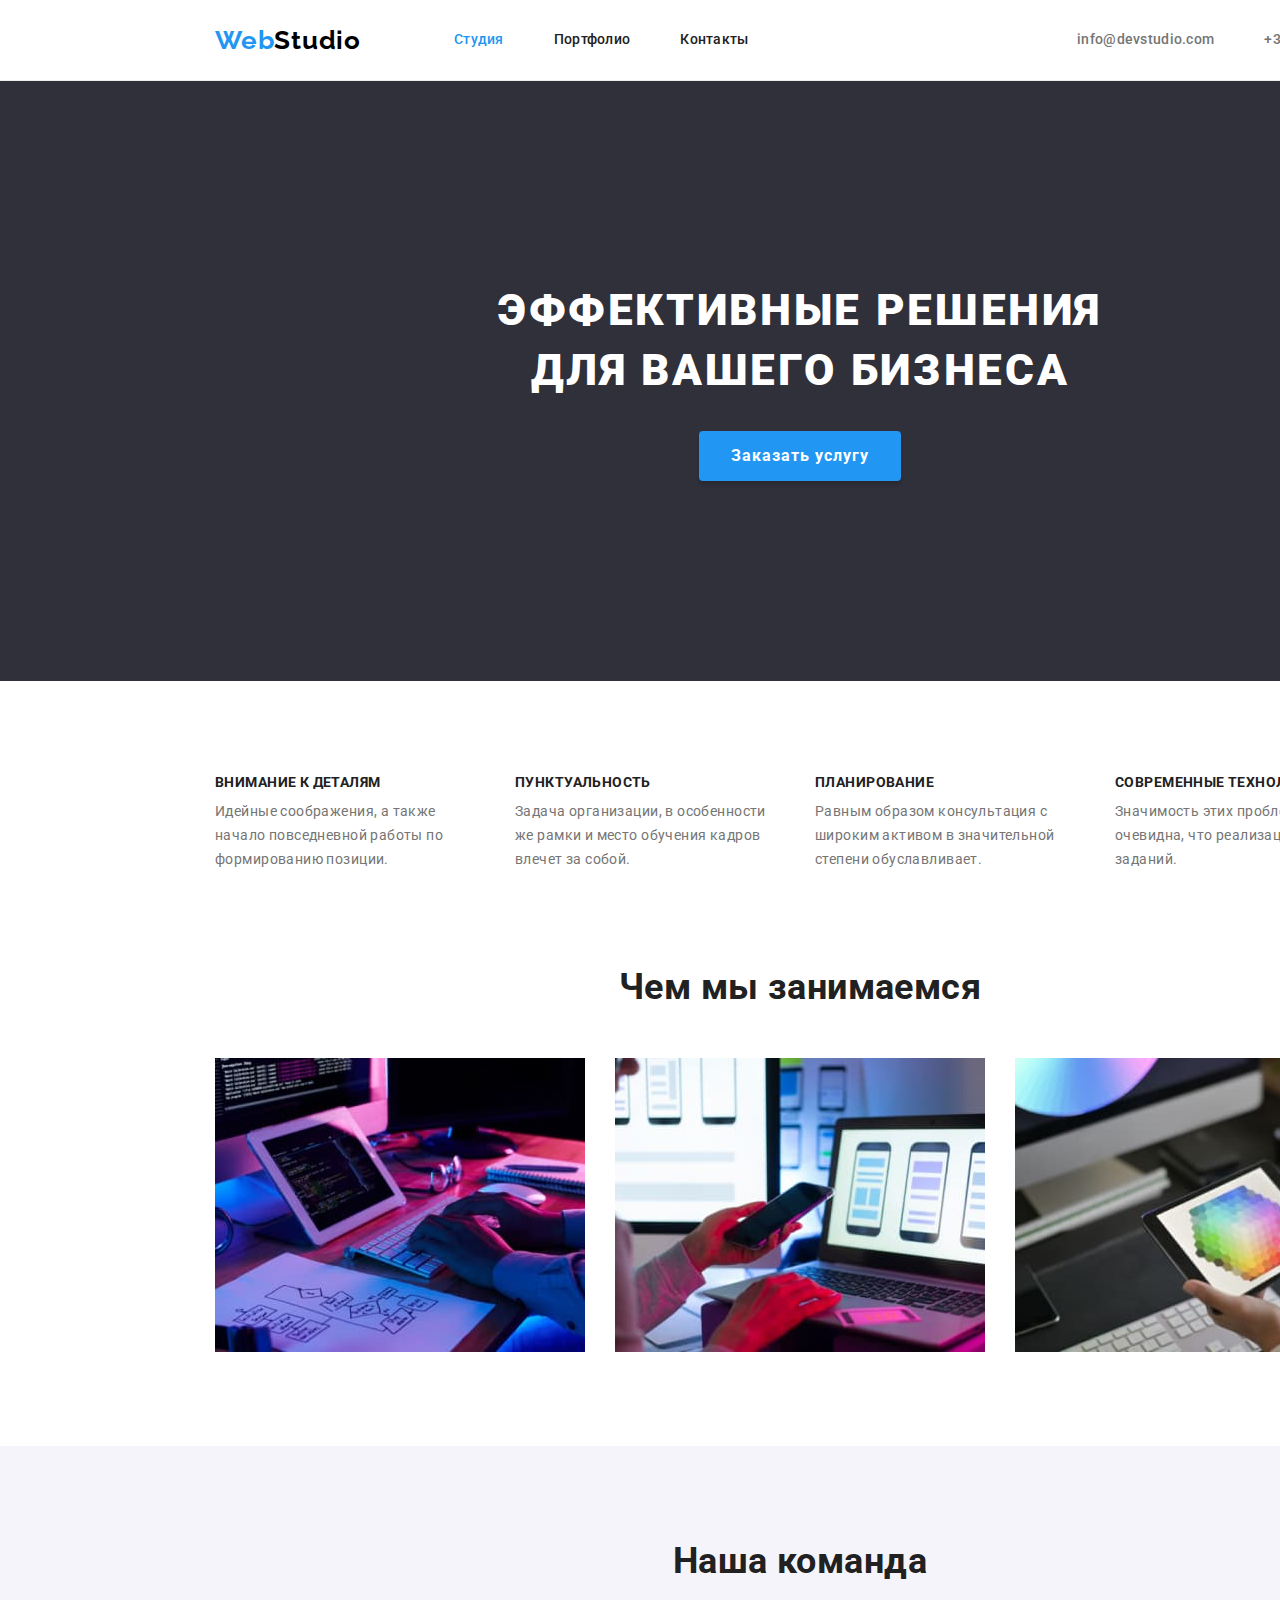
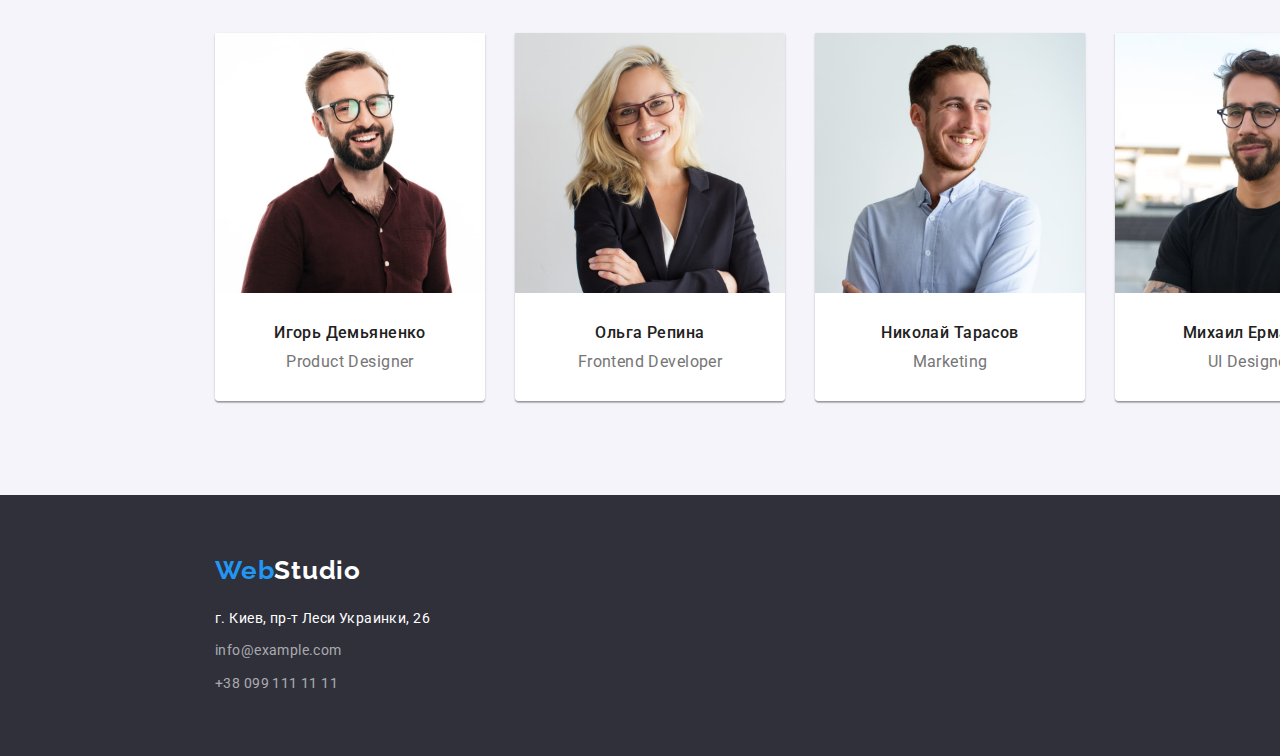
==== index.html @ f5ab1e6b "додано попередні дані і свг-спрайт" ====
<!DOCTYPE html>
<html lang="ru">
<head>
    <meta charset="UTF-8">
    <meta http-equiv="X-UA-Compatible" content="IE=edge">
    <meta name="viewport" content="width=, initial-scale=1.0">
    <title>Document</title>
    <link rel="preconnect" href="https://fonts.googleapis.com">
    <link rel="preconnect" href="https://fonts.gstatic.com" crossorigin>
    <link href="https://fonts.googleapis.com/css2?family=Raleway:wght@700&family=Roboto:wght@400;500;700;900&display=swap"
        rel="stylesheet"> 
    <link rel="stylesheet" href="https://cdnjs.cloudflare.com/ajax/libs/modern-normalize/1.1.0/modern-normalize.min.css
"> 
    <link rel="stylesheet" href="./css/styles.css">
</head>
<body>
<header class="page-header">
    <div class="conteiner main-nav">
    <a href="./index.html" class="logo"><span class="web-logo">Web</span>Studio</a>
    <nav>
    <ul class="site-nav list">
        <li class="item"><a href="./index.html" class="link current">Студия</a></li>
        <li class="item"><a href="./portfolio.html" class="link">Портфолио</a></li>
        <li class="item"><a href="" class="link">Контакты</a></li>
    </ul>
    </nav>
    <ul class="contacts list">
        <li class="item"><a href="mailto:info@devstudio.com" class="link">info@devstudio.com</a></li>
        <li class="item"><a href="tel:+380961111111" class="link">+38 096 111 11 11</a></li>
    </ul>
    </div>
</header> 
<main>
    <!-- Головна частина сайту -->
    <section class="main-part">
        <div class="conteiner">
        <h1 class="main-title">Эффективные решения <br /> для вашего бизнеса</h1>
        <button type="button" class="main-button">Заказать услугу</button>
        </div>
    </section>
    <!-- Особливості -->
    <section class="specifics section">
        <div class="conteiner specifics">
        <h2 class="title hide">Особенности</h2>
        <ul class="specifics-list list">
            <li class="specifics-item">
                <h3 class="title-item">Внимание к деталям</h3>
                <p>Идейные соображения, а также начало повседневной работы по формированию позиции.</p>
            </li>
            <li class="specifics-item">
                <h3 class="title-item">Пунктуальность</h3>
                <p>Задача организации, в особенности же рамки и место обучения кадров влечет за собой.</p>
            </li>
            <li class="specifics-item">
                <h3 class="title-item">Планирование</h3>
                <p>Равным образом консультация с широким активом в значительной степени обуславливает.</p>
            </li>
            <li class="specifics-item"> 
                <h3 class="title-item">Современные технологии</h3>
                <p>Значимость этих проблем настолько очевидна, что реализация плановых заданий.</p>
            </li>
        </ul>
        </div>
    </section>
    <!-- Чим ми займаємося -->
    <section class="work section">
        <div class="conteiner">
        <h2 class="title">Чем мы занимаемся</h2>
        <ul class="list work-list">
            <li class="item">
                <img src="./images/img1.jpg" alt="Человек работает за компьютером" width="370"/>
            </li>
            <li class="item">
                <img src="./images/img2.jpg" alt="Человек работает с телефоном" width="370"/>
            </li>
            <li class="item">
                <img src="./images/img3.jpg" alt="Человек работает за планшетом" width="370"/>
            </li>
        </ul>
        </div>
    </section>
    <!-- Наша команда -->
    <section class="workers section">
        <div class="conteiner">
        <h2 class="title">Наша команда</h2>
        <ul class="list workers-list">
            <li class="workers-item">
                <div class="card">
                <img src="./images/img4.jpg" alt="Фотография Игоря" width="270" />
                <div class="card-content">
                <h3 class="title-item">Игорь Демьяненко</h3>
                <p lang="en" class="profession">Product Designer</p>
                </div>
                </div>
            </li>
            <li class="workers-item">
                <div class="card">
                <img src="./images/img5.jpg" alt="Фотография Ольги" width="270" /> 
                <div class="card-content">
                <h3 class="title-item">Ольга Репина</h3>
                <p lang="en" class="profession">Frontend Developer</p>
                </div>
                </div>
            </li>
            <li class="workers-item">
                <div class="card">
                <img src="./images/img6.jpg" alt="Фотография Николая" width="270" />
                <div class="card-content">
                <h3 class="title-item">Николай Тарасов</h3>
                <p lang="en" class="profession">Marketing</p>
                </div>
                </div>
            </li>
            <li class="workers-item">
                <div class="card">
                <img src="./images/img7.jpg" alt="Фотография Михаила" width="270" />
                <div class="card-content">
                <h3 class="title-item">Михаил Ермаков</h3>
                <p lang="en" class="profession">UI Designer</p>
                </div>
                </div>
            </li>
        </ul>
        </div>
    </section>

</main> 
<footer class="page-footer">
    <div class="conteiner">
<a href="./index.html" class="logo footer"><span class="web-logo">Web</span>Studio</a>
<address>
    <ul class="contacts-footer list">
    <li class="item"><a href="" class="link place">г. Киев, пр-т Леси Украинки, 26</a></li>
    <li class="item"><a href="mailto:info@example.com" class="link">info@example.com</a></li>
    <li class="item"><a href="tel:+380991111111" class="link">+38 099 111 11 11</a></li>
    </ul>
</address>
    </div> 
</footer>  
</body>
</html>
---- css/styles.css ----
:root {
  --primary-text-color: #757575;
  --title-text-color: #212121;
  --accent-color: #2196f3;
  --accent-color-button: #188ce8;
  --background-color: #ffffff;
  --banner-color: #2f303a;
  --section-color: #f5f4fa;
  --footer-color: #2f303a;
  --logo-color: #000000;
  --footer-contacts-color: rgba(255, 255, 255, 0.6);
  --boder-color: #ECECEC;
  --boder-color-portfolio: #EEEEEE;
  --boder-shadow: 0px 1px 3px rgba(0, 0, 0, 0.12), 0px 1px 1px rgba(0, 0, 0, 0.14), 0px 2px 1px rgba(0, 0, 0, 0.2);
}

/* стиль сторінки */
body {
  width: 1600px;
  background-color: var(--background-color);
  color: var(--primary-text-color);
  font-family: Roboto, sans-serif;
  font-size: 14px;
  line-height: 1.71;
  letter-spacing: 0.03em;
}

.conteiner {
  width: 1200px;
  padding-left: 15px;
  padding-right: 15px;
  margin: 0 auto;
}

.section{
  padding-top: 94px;
  padding-bottom: 94px;
}

.work.section {
  padding-top: 0;
  padding-bottom: 94px;
} 

/* логотип */
.logo {
  padding-top: 24px;
  padding-bottom: 24px;

  color: var(--logo-color);
  font-family: Raleway, sans-serif;
  font-weight: bold;
  font-size: 26px;
  line-height: 1.19;
  letter-spacing: 0.03em;
  text-decoration: none;
}

.web-logo {
  color: var(--accent-color);
}
.logo.footer {
  margin-bottom: 20px;
  padding: 0;
  color: var(--background-color);
}

/* списки */
.list {
  padding: 0;
  margin: 0;
  list-style: none;
}

/* Хеддер  */

.page-header{
   border-bottom: 1px solid var(--boder-color); 
}

/* навігація, контакти */
.main-nav{
  display: flex;
  align-items: center;
  
}

.site-nav .link,
.contacts .link {
  font-family: Roboto, sans-serif;
  font-weight: 500;
  font-size: 14px;
  line-height: 1.14;
  letter-spacing: 0.02em;
  text-decoration: none;
}

.site-nav{
  display: flex;
  margin-left: 93px;
}

.site-nav .item:not(:last-child){
  margin-right: 50px;
}

.site-nav .link {
  display: block;
  padding-top: 32px;
  padding-bottom: 32px;  

  color: var(--title-text-color);
}
.site-nav .current {
  color: var(--accent-color);
}

.contacts{
  display: flex;
  margin-left: auto;
}

.contacts .item:not(:last-child){
  margin-right: 50px;
}

.contacts .link {
  display: block;
  padding-top: 32px;
  padding-bottom: 32px;  

  color: var(--primary-text-color); 
}

.site-nav .link:hover,
.site-nav .link:focus,
.contacts .link:hover,
.contacts .link:focus,
.contacts-footer .link:hover,
.contacts-footer .link:focus {
  color: var(--accent-color);
}

/* головна частина */
.main-part {
padding-top: 200px;
padding-bottom: 200px;
background-color: var(--banner-color); 
}
.main-title {
  margin-top: 0;
  margin-bottom: 30px;
  color: var(--background-color);
  font-weight: 900;
  font-size: 44px;
  line-height: 1.36;
  text-align: center;
  letter-spacing: 0.06em;
  text-transform: uppercase;
}
.main-button {
  border: 0;
  border-radius: 4px;
  padding: 10px 32px;
  min-width: 200px;
  margin-left: auto;
  margin-right: auto;

  background-color: var(--accent-color);
  color: var(--background-color);
  font-family: Roboto, sans-serif;
  font-weight: bold;
  font-size: 16px;
  line-height: 1.87;
  display: flex;
  align-items: center;
  text-align: center;
  letter-spacing: 0.06em;
  box-shadow: 0px 4px 4px rgba(0, 0, 0, 0.15);
  cursor: pointer;
}

.main-button:hover,
.main-button:focus {
  background-color: var(--accent-color-button);
}

/* Секції - фон,текст */
.specifics-list{
  display: flex;
}

.specifics-item{
  width: 270px;
}

.specifics-item:not(:last-child){
  margin-right: 30px;
} 

.title {
  margin-top: 0;
  margin-bottom: 50px;
  color: var(--title-text-color);
  font-weight: bold;
  font-size: 36px;
  line-height: 1.17;
  text-align: center;
}
.title.hide{
  display: none;
}

.specifics-item .title-item {
  margin-top: 0;
  margin-bottom: 10px;
  color: var(--title-text-color);
  font-weight: bold;
  font-size: 14px;
  line-height: 1.14;
  text-transform: uppercase;
}
.specifics-item p{
  margin-top: 0;
  margin-bottom: 0;
}

/* чим займаємося */
.list.work-list{
  display: flex;
  margin-top: 50px;
}

.work-list .item:not(:last-child){
  margin-right: 30px;
}

/* Наша команда */
.workers {
  background-color: var(--section-color);
}

.list.workers-list{
  display: flex;
}

.workers-item:not(:last-child){
  margin-right: 30px;
}

img{
  display: block;
  max-width: 100%;
  height: auto;
}

.card{
  
  box-shadow: var(--boder-shadow);
  border-radius: 0px 0px 4px 4px;
  overflow: hidden;
}

.card-content{
  padding-top: 30px;
  padding-bottom: 30px;

  background-color: var(--background-color);
}

.workers-item .title-item {
  margin-bottom: 10px;
  margin-top: 0;
  color: var(--title-text-color);
  font-weight: 500;
  font-size: 16px;
  line-height: 1.19;
  text-align: center;
}

.workers-item .profession {
  margin-top: 0;
  margin-bottom: 0px;

  font-size: 16px;
  line-height: 1.19;
  text-align: center;
}

/* футер */
.page-footer {
  background-color: var(--footer-color);
  padding-top: 60px;
  padding-bottom: 60px;
}

.contacts-footer{
  display: flex;
  flex-direction: column;
  margin-top: 20px;
}

.contacts-footer .item:not(:last-child){
  margin-bottom: 9px;
}

.contacts-footer .link {
  color: var(--footer-contacts-color);
  font-style: normal;
  font-size: 14px;
  line-height: 1.71;
  letter-spacing: 0.03em;
  text-decoration: none;
}

.contacts-footer .place {
  color: var(--background-color);
  text-decoration: none;
}

/* Сторінка ПОРТФОЛІО */

/* фільтр */
.filter.list{
  display: flex;
  justify-content: center;
  margin-bottom: 50px;
}

.filter-item:not(:last-child){
  margin-right: 8px;
}

.main-title.work{
  color: var(--title-text-color);
  margin-bottom: 0;

  display: none;
}
.filter {
  list-style: none;
}
.button-filter {
  padding: 6px 22px;
  color: var(--title-text-color);
  background-color: var(--section-color);
  font-family: Roboto, sans-serif;
  font-weight: 500;
  font-size: 16px;
  line-height: 1.62;
  text-align: center;
  letter-spacing: 0.03em;
  cursor: pointer;
  border-radius: 4px;
  border: 0;
}

.button-filter:hover,
.button-filter:focus,
.button-filter.current {
  background-color: var(--accent-color);
  color: var(--background-color);
  box-shadow: 0px 3px 1px rgba(0, 0, 0, 0.1), 0px 1px 2px rgba(0, 0, 0, 0.08), 0px 2px 2px rgba(0, 0, 0, 0.12);
}

/* роботи */
  .example.list{
    display: flex;
    flex-wrap: wrap;
  }

  .example-item{
    width: 370px;
    margin-right: 30px;
    margin-bottom: 30px;    
  }

  .example-item:nth-child(3n){
    margin-right: 0;
  }

  .example-item:nth-last-child(-n + 3){
    margin-bottom: 0;
  }

  .text{
    background-color: var(--background-color);
    padding: 20px 24px;

    border-bottom: 1px solid var(--boder-color-portfolio);
    border-left: 1px solid var(--boder-color-portfolio);
    border-right: 1px solid var(--boder-color-portfolio);
  }

  .example-text{
  margin-top: 0;
  margin-bottom: 0;

  font-size: 16px;
  line-height: 1.87;}


.work-title {
  margin-top: 0;
  margin-bottom: 4px;
  color: var(--title-text-color);
  font-weight: bold;
  font-size: 18px;
  line-height: 2;
  letter-spacing: 0.06em;
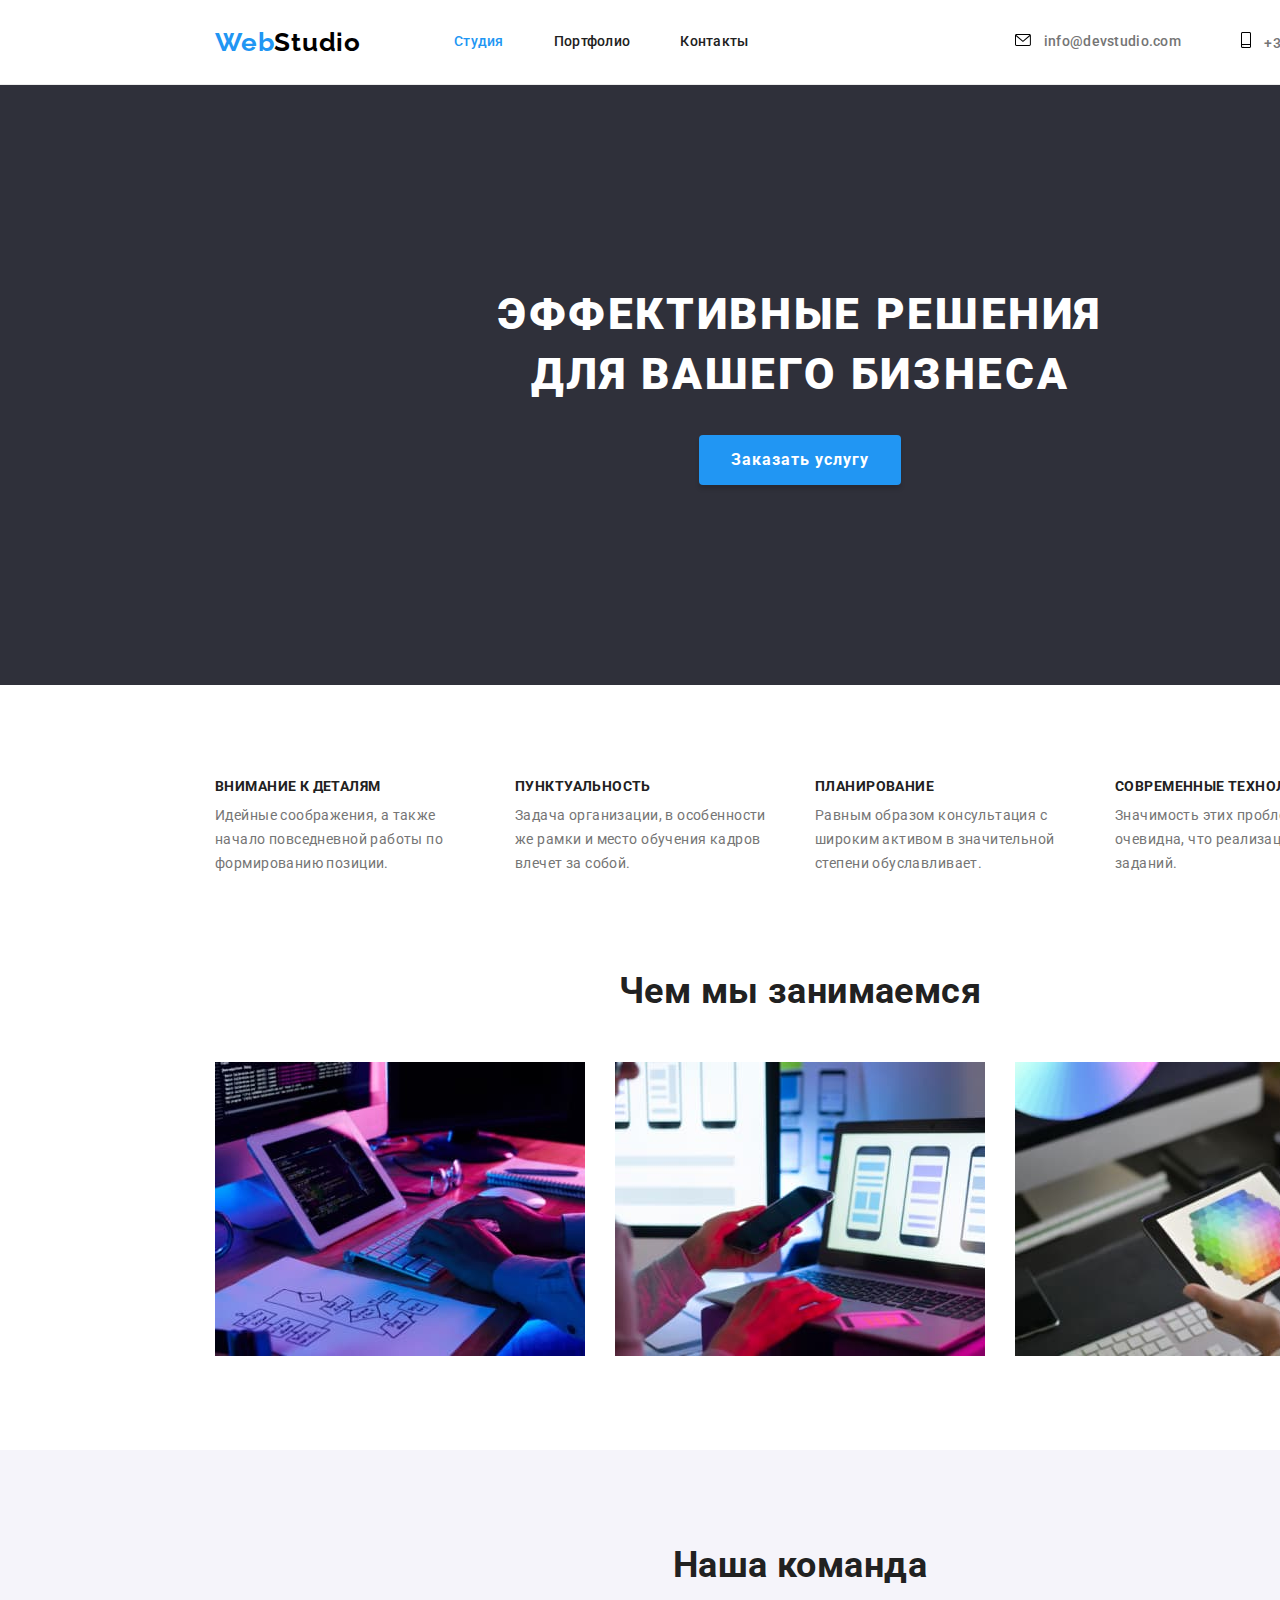
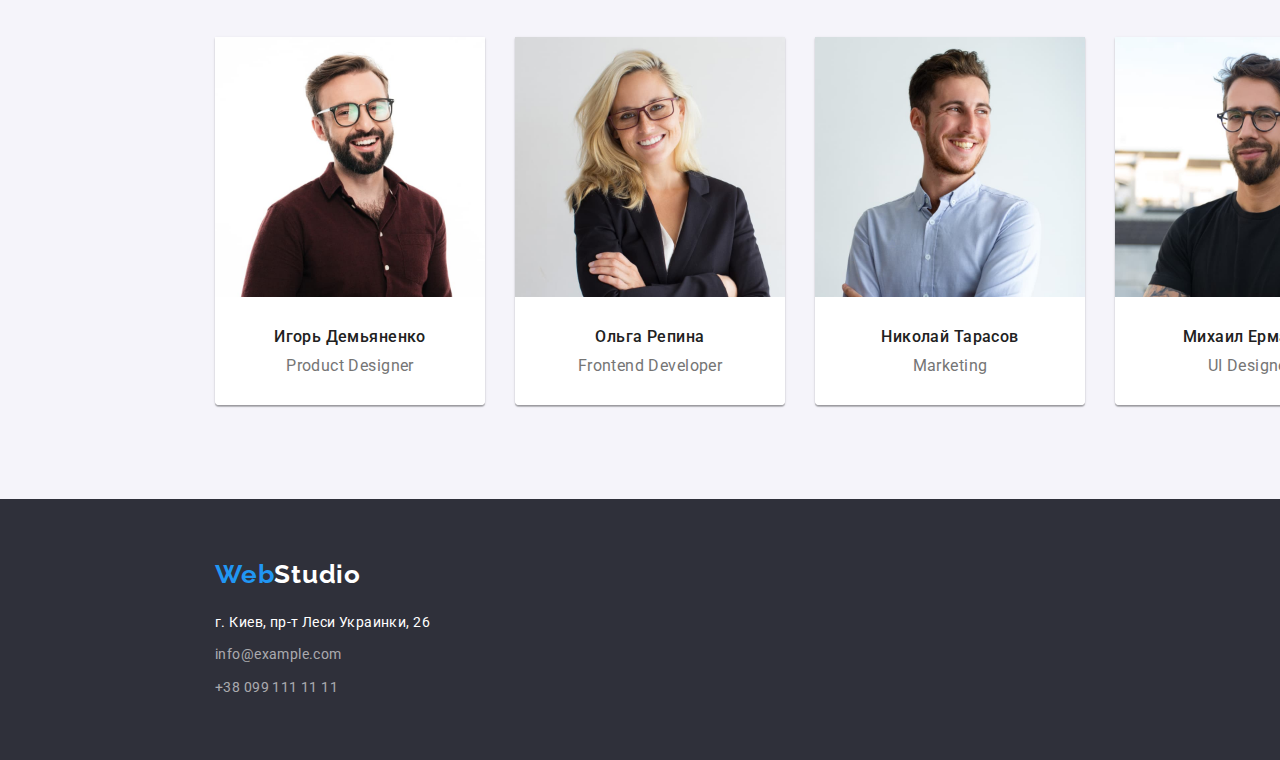
==== commit 388cc9ff: "додано іконки тел і конверта" ====
--- a/index.html
+++ b/index.html
@@ -25,8 +25,18 @@
     </ul>
     </nav>
     <ul class="contacts list">
-        <li class="item"><a href="mailto:info@devstudio.com" class="link">info@devstudio.com</a></li>
-        <li class="item"><a href="tel:+380961111111" class="link">+38 096 111 11 11</a></li>
+        <li class="item">    
+            <a href="mailto:info@devstudio.com" class="link"><svg class="envelope">
+                <use href="./images/symbol-defs.svg#icon-envelope"></use>
+            </svg>
+                info@devstudio.com</a>
+        </li>
+        <li class="item"><a href="tel:+380961111111" class="link">
+            <svg class="smartphone">
+                <use href="./images/symbol-defs.svg#icon-smartphone"></use>
+            </svg>
+            +38 096 111 11 11</a>
+        </li>
     </ul>
     </div>
 </header> 
--- a/css/styles.css
+++ b/css/styles.css
@@ -118,6 +118,7 @@
 .contacts{
   display: flex;
   margin-left: auto;
+  align-items: center;
 }
 
 .contacts .item:not(:last-child){
@@ -127,19 +128,39 @@
 .contacts .link {
   display: block;
   padding-top: 32px;
-  padding-bottom: 32px;  
+  padding-bottom: 32px;
+  margin-left: 10px; 
 
   color: var(--primary-text-color); 
 }
+
+
+.envelope{
+  width: 16px;
+  height: 12px;
+  color: var(--primary-text-color);
+  margin-right: 10px;
+
+}
+
+.smartphone{
+  width: 10px;
+  height: 16px;
+  margin-right: 10px;
+  color: var(--primary-text-color);
+}
+
 
 .site-nav .link:hover,
 .site-nav .link:focus,
 .contacts .link:hover,
-.contacts .link:focus,
+.contacts .link:focus, 
 .contacts-footer .link:hover,
 .contacts-footer .link:focus {
   color: var(--accent-color);
-}
+  fill: var(--accent-color);
+}
+
 
 /* головна частина */
 .main-part {
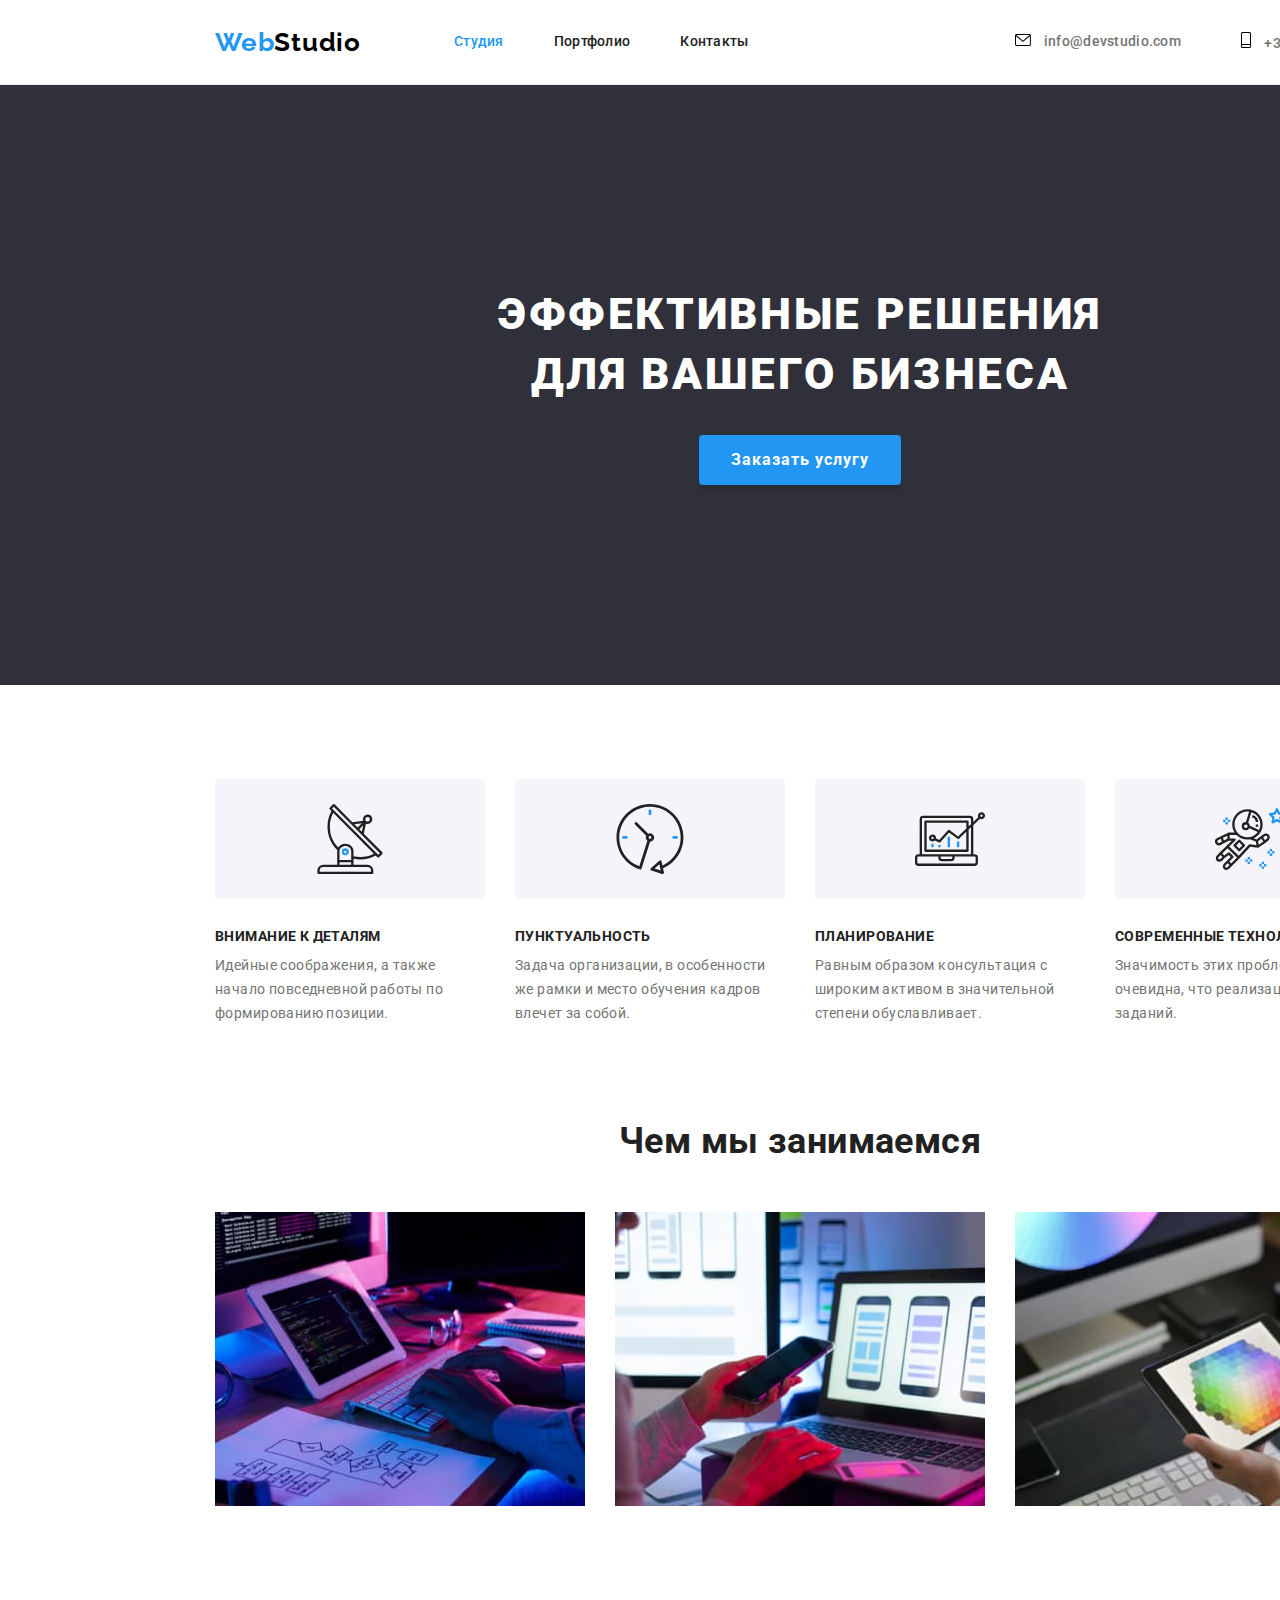
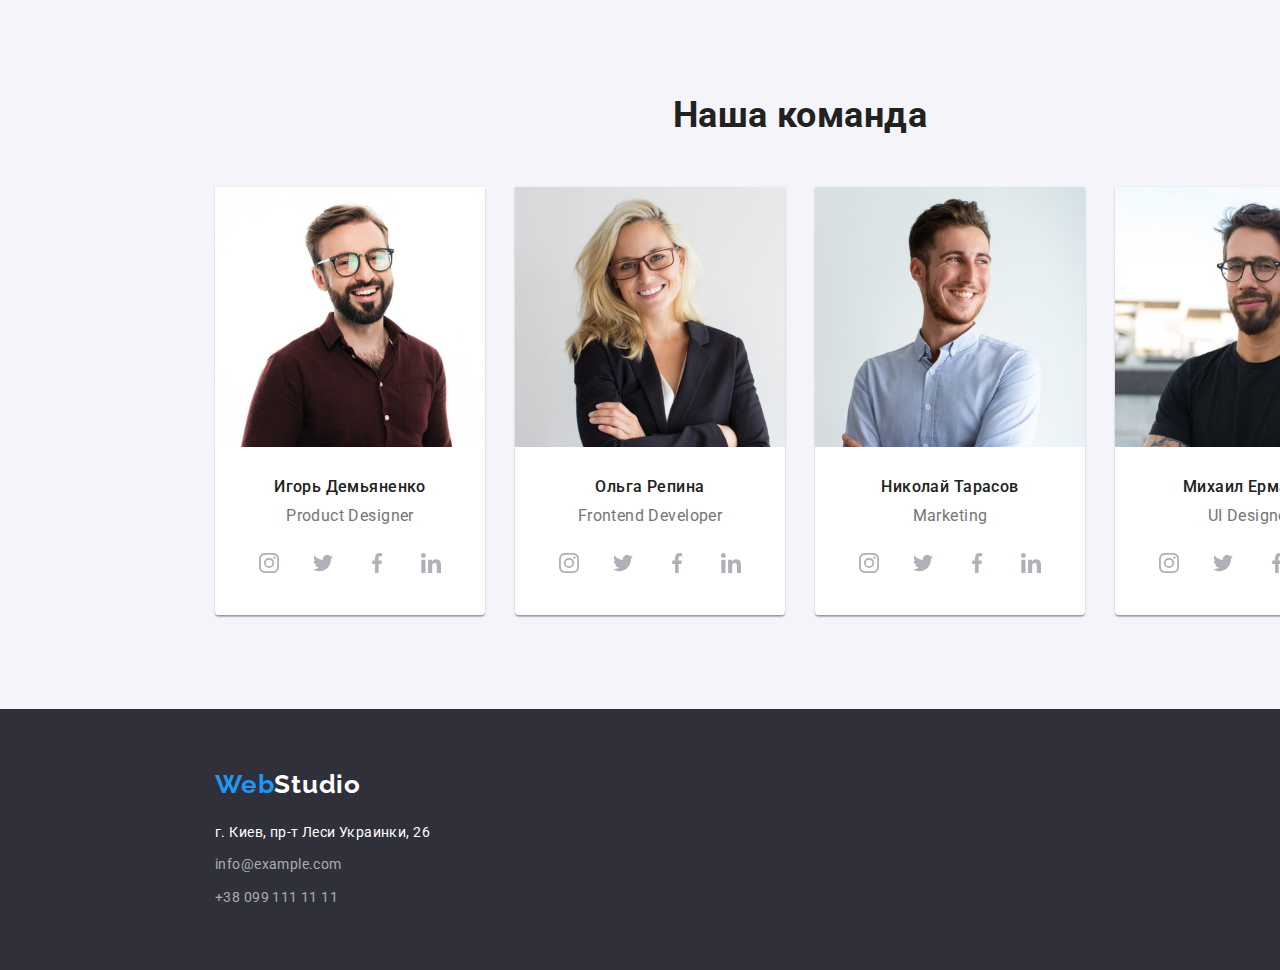
==== commit 06261a1c: "іконки соц-мереж" ====
--- a/index.html
+++ b/index.html
@@ -54,18 +54,38 @@
         <h2 class="title hide">Особенности</h2>
         <ul class="specifics-list list">
             <li class="specifics-item">
+                <div class="specifics-icon">
+                <svg class="icon" >
+                    <use href="./images/symbol-defs.svg#icon-antenna"></use>
+                </svg>
+                </div>
                 <h3 class="title-item">Внимание к деталям</h3>
                 <p>Идейные соображения, а также начало повседневной работы по формированию позиции.</p>
             </li>
             <li class="specifics-item">
+                <div class="specifics-icon">
+                    <svg class="icon">
+                        <use href="./images/symbol-defs.svg#icon-clock"></use>
+                    </svg>
+                </div>
                 <h3 class="title-item">Пунктуальность</h3>
                 <p>Задача организации, в особенности же рамки и место обучения кадров влечет за собой.</p>
             </li>
             <li class="specifics-item">
+                <div class="specifics-icon">
+                    <svg class="icon">
+                        <use href="./images/symbol-defs.svg#icon-diagram"></use>
+                    </svg>
+                </div>
                 <h3 class="title-item">Планирование</h3>
                 <p>Равным образом консультация с широким активом в значительной степени обуславливает.</p>
             </li>
             <li class="specifics-item"> 
+                <div class="specifics-icon">
+                    <svg class="icon">
+                        <use href="./images/symbol-defs.svg#icon-astronaut"></use>
+                    </svg>
+                </div>
                 <h3 class="title-item">Современные технологии</h3>
                 <p>Значимость этих проблем настолько очевидна, что реализация плановых заданий.</p>
             </li>
@@ -100,6 +120,37 @@
                 <div class="card-content">
                 <h3 class="title-item">Игорь Демьяненко</h3>
                 <p lang="en" class="profession">Product Designer</p>
+                <ul class="list site-list">
+                    <li class="site-item">
+                        <a href="" class="link">
+                            <svg class="icon-site">
+                                <use href="./images/symbol-defs.svg#icon-instagram"></use>
+                            </svg>
+                        </a>
+                    </li>
+                    <li class="site-item">
+                        <a href="" class="link">
+                            <svg class="icon-site">
+                                <use href="./images/symbol-defs.svg#icon-twitter"></use>
+                            </svg>
+                        </a>
+                    </li>
+                    <li class="site-item">
+                        <a href="" class="link">
+                            <svg class="icon-site">
+                                <use href="./images/symbol-defs.svg#icon-facebook"></use>
+                            </svg>
+                        </a>
+                    </li>
+                    <li class="site-item">
+                        <a href="" class="link">
+                            <svg class="icon-site">
+                                <use href="./images/symbol-defs.svg#icon-linkedin"></use>
+                            </svg>
+                        </a>
+                    </li>
+                </ul>
+
                 </div>
                 </div>
             </li>
@@ -109,6 +160,36 @@
                 <div class="card-content">
                 <h3 class="title-item">Ольга Репина</h3>
                 <p lang="en" class="profession">Frontend Developer</p>
+                <ul class="list site-list">
+                    <li class="site-item">
+                        <a href="" class="link">
+                            <svg class="icon-site">
+                                <use href="./images/symbol-defs.svg#icon-instagram"></use>
+                            </svg>
+                        </a>
+                    </li>
+                    <li class="site-item">
+                        <a href="" class="link">
+                            <svg class="icon-site">
+                                <use href="./images/symbol-defs.svg#icon-twitter"></use>
+                            </svg>
+                        </a>
+                    </li>
+                    <li class="site-item">
+                        <a href="" class="link">
+                            <svg class="icon-site">
+                                <use href="./images/symbol-defs.svg#icon-facebook"></use>
+                            </svg>
+                        </a>
+                    </li>
+                    <li class="site-item">
+                        <a href="" class="link">
+                            <svg class="icon-site">
+                                <use href="./images/symbol-defs.svg#icon-linkedin"></use>
+                            </svg>
+                        </a>
+                    </li>
+                </ul>
                 </div>
                 </div>
             </li>
@@ -118,6 +199,36 @@
                 <div class="card-content">
                 <h3 class="title-item">Николай Тарасов</h3>
                 <p lang="en" class="profession">Marketing</p>
+                <ul class="list site-list">
+                    <li class="site-item">
+                        <a href="" class="link">
+                            <svg class="icon-site">
+                                <use href="./images/symbol-defs.svg#icon-instagram"></use>
+                            </svg>
+                        </a>
+                    </li>
+                    <li class="site-item">
+                        <a href="" class="link">
+                            <svg class="icon-site">
+                                <use href="./images/symbol-defs.svg#icon-twitter"></use>
+                            </svg>
+                        </a>
+                    </li>
+                    <li class="site-item">
+                        <a href="" class="link">
+                            <svg class="icon-site">
+                                <use href="./images/symbol-defs.svg#icon-facebook"></use>
+                            </svg>
+                        </a>
+                    </li>
+                    <li class="site-item">
+                        <a href="" class="link">
+                            <svg class="icon-site">
+                                <use href="./images/symbol-defs.svg#icon-linkedin"></use>
+                            </svg>
+                        </a>
+                    </li>
+                </ul>
                 </div>
                 </div>
             </li>
@@ -127,6 +238,36 @@
                 <div class="card-content">
                 <h3 class="title-item">Михаил Ермаков</h3>
                 <p lang="en" class="profession">UI Designer</p>
+                <ul class="list site-list">
+                    <li class="site-item">
+                        <a href="" class="link">
+                            <svg class="icon-site">
+                                <use href="./images/symbol-defs.svg#icon-instagram"></use>
+                            </svg>
+                        </a>
+                    </li>
+                    <li class="site-item">
+                        <a href="" class="link">
+                            <svg class="icon-site">
+                                <use href="./images/symbol-defs.svg#icon-twitter"></use>
+                            </svg>
+                        </a>
+                    </li>
+                    <li class="site-item">
+                        <a href="" class="link">
+                            <svg class="icon-site">
+                                <use href="./images/symbol-defs.svg#icon-facebook"></use>
+                            </svg>
+                        </a>
+                    </li>
+                    <li class="site-item">
+                        <a href="" class="link">
+                            <svg class="icon-site">
+                                <use href="./images/symbol-defs.svg#icon-linkedin"></use>
+                            </svg>
+                        </a>
+                    </li>
+                </ul>
                 </div>
                 </div>
             </li>
--- a/css/styles.css
+++ b/css/styles.css
@@ -11,6 +11,7 @@
   --footer-contacts-color: rgba(255, 255, 255, 0.6);
   --boder-color: #ECECEC;
   --boder-color-portfolio: #EEEEEE;
+  --site-icon-color: #AFB1B8;
   --boder-shadow: 0px 1px 3px rgba(0, 0, 0, 0.12), 0px 1px 1px rgba(0, 0, 0, 0.14), 0px 2px 1px rgba(0, 0, 0, 0.2);
 }
 
@@ -138,7 +139,6 @@
 .envelope{
   width: 16px;
   height: 12px;
-  color: var(--primary-text-color);
   margin-right: 10px;
 
 }
@@ -147,7 +147,6 @@
   width: 10px;
   height: 16px;
   margin-right: 10px;
-  color: var(--primary-text-color);
 }
 
 
@@ -219,6 +218,22 @@
   margin-right: 30px;
 } 
 
+.specifics-icon{
+  display: flex;
+  align-items: center;
+  justify-content: center;
+  width: 270px;
+  height: 120px;
+  margin-bottom: 30px; 
+
+  background: var(--section-color);
+  border-radius: 4px;
+}
+.icon{
+  width: 70px;
+  height: 70px;
+}
+
 .title {
   margin-top: 0;
   margin-bottom: 50px;
@@ -301,12 +316,56 @@
 
 .workers-item .profession {
   margin-top: 0;
-  margin-bottom: 0px;
+  margin-bottom: 16px;
 
   font-size: 16px;
   line-height: 1.19;
   text-align: center;
 }
+
+.site-list{
+  display: flex;
+  align-items: center;
+  justify-content: center;
+}
+
+
+.site-item:not(:last-child){
+  margin-right: 10px;
+}
+
+.icon-site{
+  width: 20px;
+  height: 20px;
+  fill: currentColor;
+}
+
+.site-item .link{
+  display: flex;
+  align-items: center;
+  justify-content: center;
+  width: 44px;
+  height: 44px;
+  border-radius: 50%;
+  color: var(--site-icon-color);
+  background-color: var(--background-color);
+}
+
+.site-item .link:hover,
+.site-item .link:focus{
+  background-color: var(--accent-color);
+  color: var(--background-color);
+}
+
+/* .site-item:hover,
+.site-item:focus{
+  background-color: var(--accent-color);
+  fill: var(--background-color);
+} */
+
+
+
+
 
 /* футер */
 .page-footer {
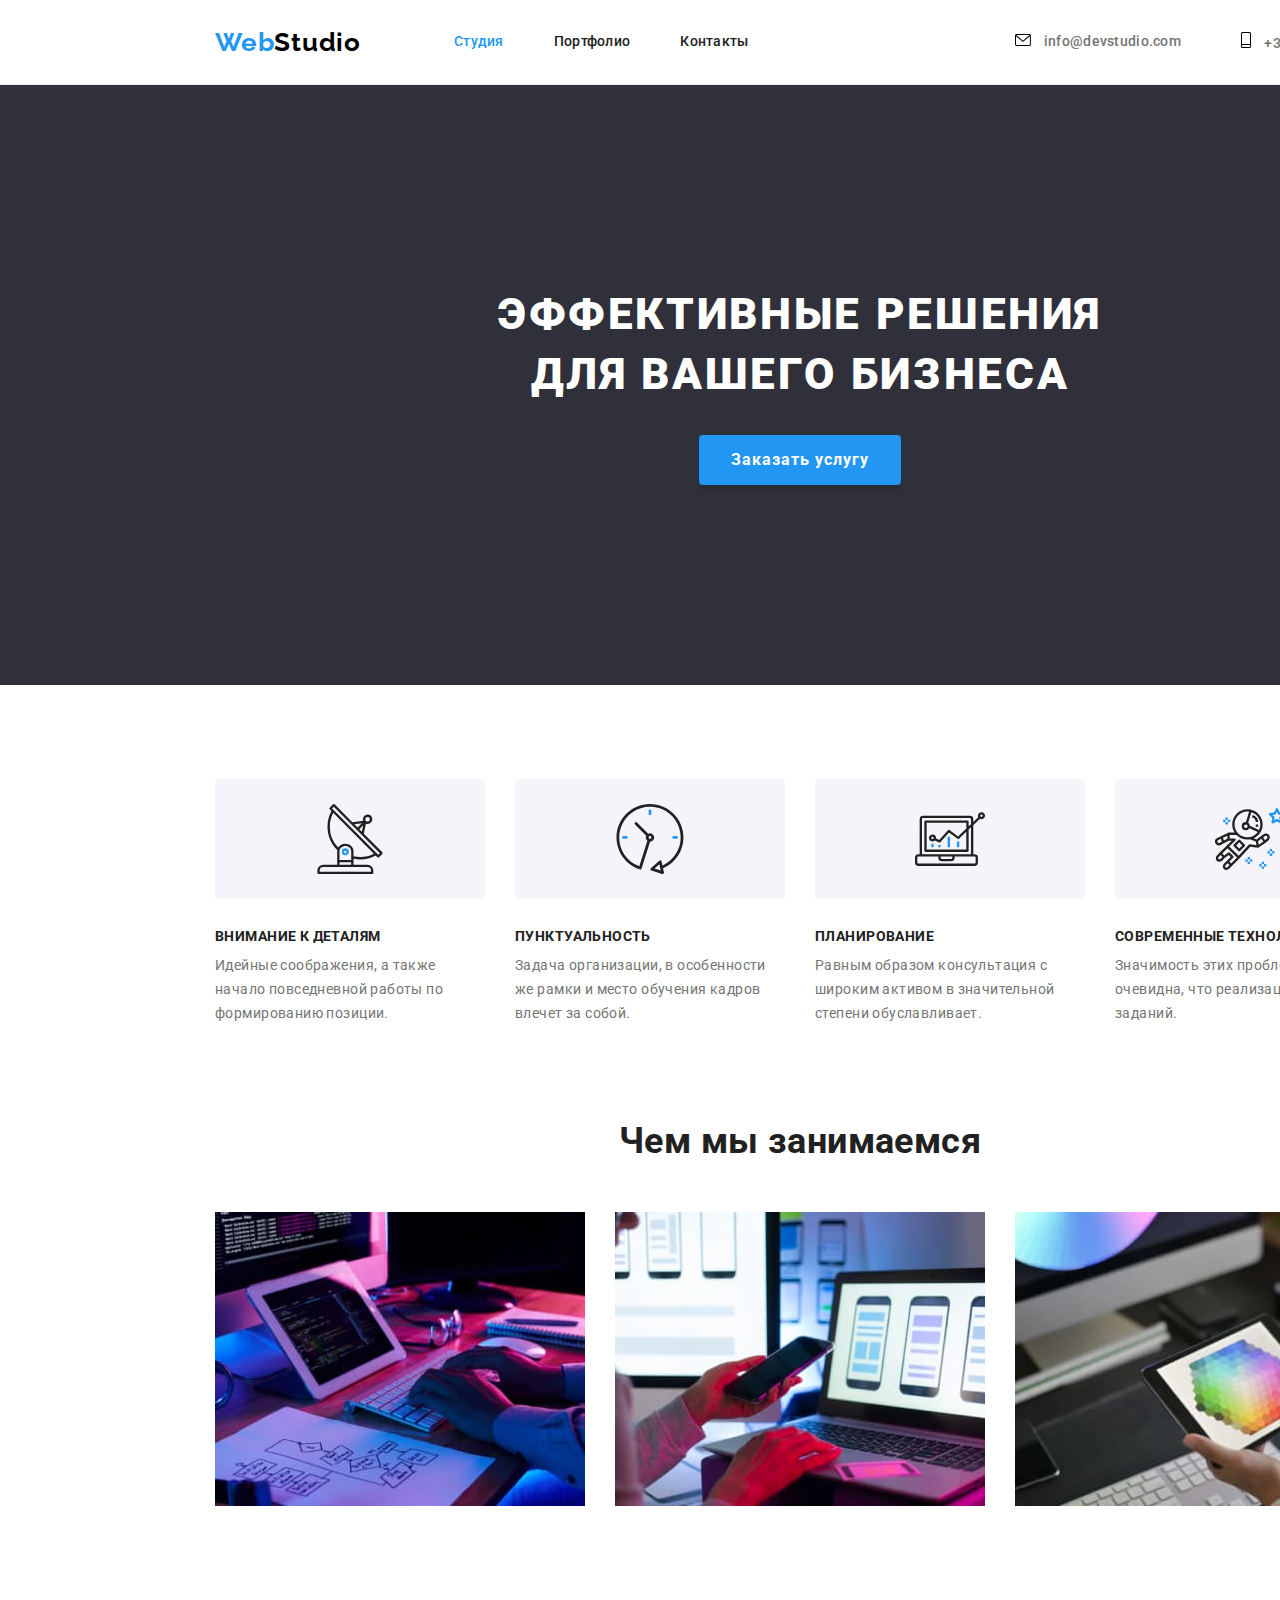
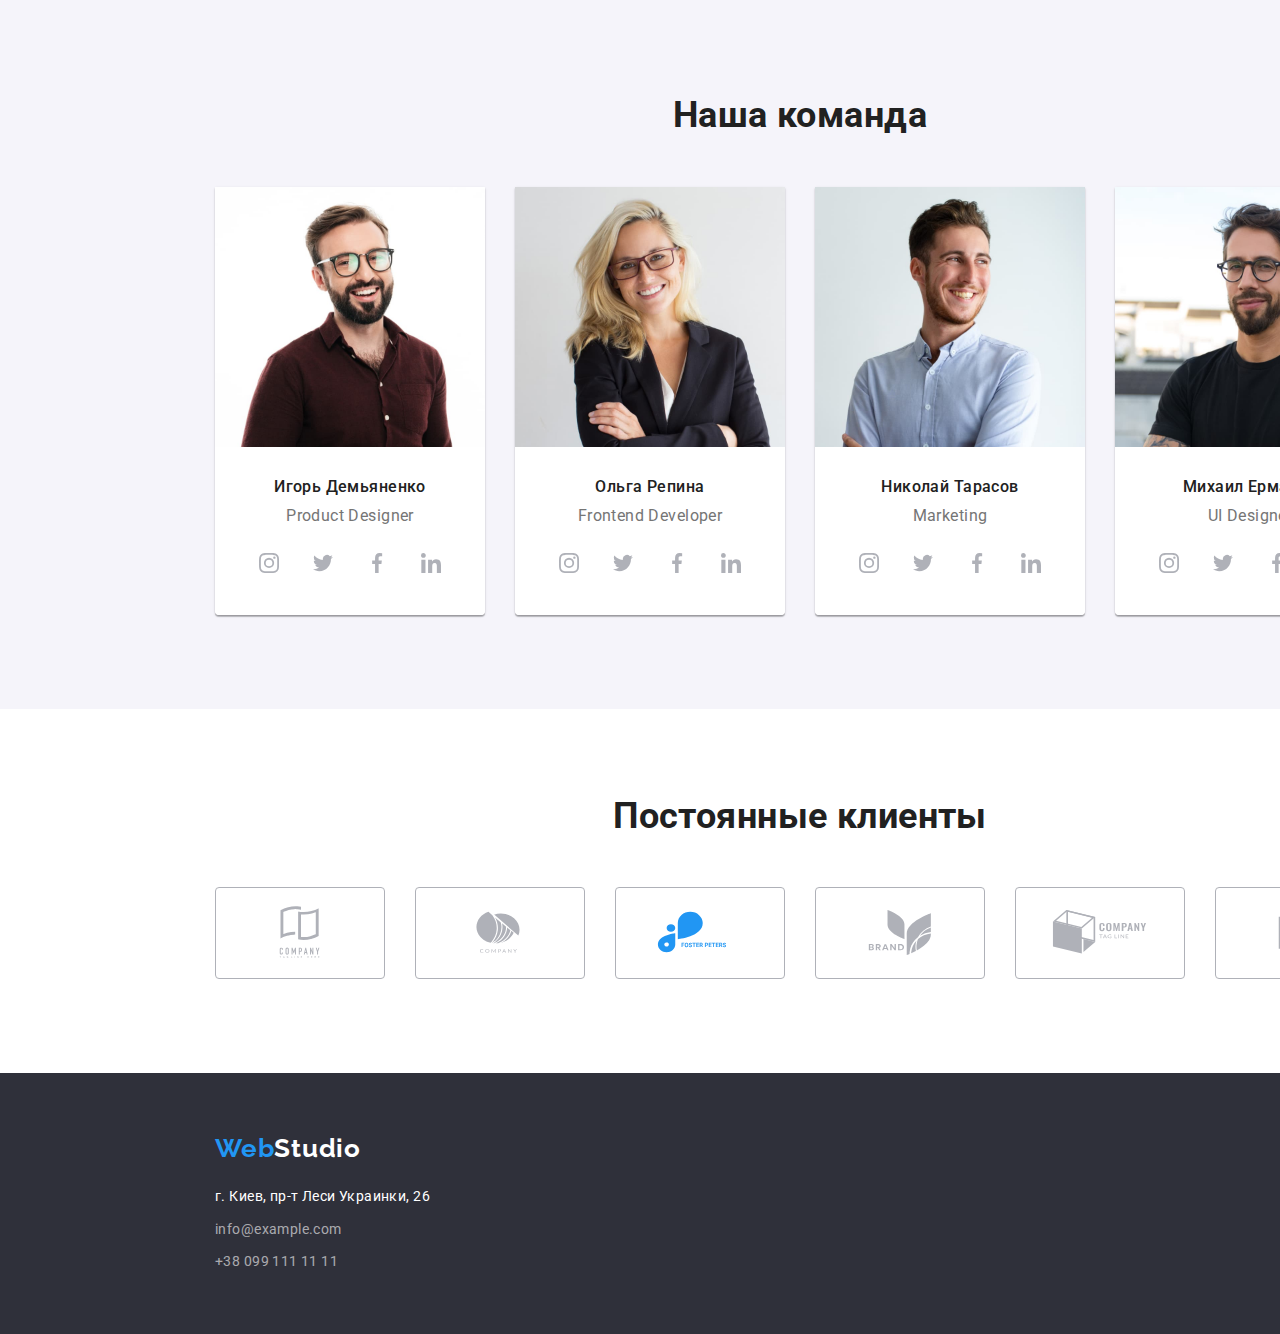
==== commit ca33f303: "секція наші клієнти" ====
--- a/index.html
+++ b/index.html
@@ -274,6 +274,58 @@
         </ul>
         </div>
     </section>
+    <!-- Постійні клієнти -->
+    <section class="clients section">
+        <div class="conteiner clients">
+            <h2 class="title">Постоянные клиенты</h2>
+            <ul class="list clients-list">
+                <li class="clients-item">
+                    <a href="" class="link">
+                        <svg class="icon-client">
+                            <use href="./images/symbol-defs.svg#icon-Logo1"></use>
+                        </svg>
+                    </a>
+                </li>
+                <li class="clients-item">
+                    <a href="" class="link">
+                        <svg class="icon-client">
+                            <use href="./images/symbol-defs.svg#icon-Logo2"></use>
+                        </svg>
+                    </a>
+                </li>
+                <li class="clients-item">
+                    <a href="" class="link">
+                        <svg class="icon-client">
+                            <use href="./images/symbol-defs.svg#icon-Logo3"></use>
+                        </svg>
+                    </a>
+                </li>
+                <li class="clients-item">
+                    <a href="" class="link">
+                        <svg class="icon-client">
+                            <use href="./images/symbol-defs.svg#icon-Logo4"></use>
+                        </svg>
+                    </a>
+                </li>
+                <li class="clients-item">
+                    <a href="" class="link">
+                        <svg class="icon-client">
+                            <use href="./images/symbol-defs.svg#icon-Logo5"></use>
+                        </svg>
+                    </a>
+                </li>
+                <li class="clients-item">
+                    <a href="" class="link">
+                        <svg class="icon-client">
+                            <use href="./images/symbol-defs.svg#icon-Logo6"></use>
+                        </svg>
+                    </a>
+                </li>
+            </ul>
+
+        </div>
+
+    </section>
 
 </main> 
 <footer class="page-footer">
--- a/css/styles.css
+++ b/css/styles.css
@@ -357,14 +357,42 @@
   color: var(--background-color);
 }
 
-/* .site-item:hover,
-.site-item:focus{
-  background-color: var(--accent-color);
-  fill: var(--background-color);
-} */
-
-
-
+/* наші клієнти */
+.clients.section{
+  padding-top: 86px;
+}
+
+.clients-list{
+  display: flex;
+  align-items: center;
+  justify-content: center;
+}
+
+.clients-item .link{
+  display: flex;
+  align-items: center;
+  justify-content: center;
+  width: 170px;
+  height: 92px;
+  color: var(--site-icon-color);
+  border: 1px solid var(--site-icon-color);
+  border-radius: 4px;
+}
+.clients-item:not(:last-child){
+  margin-right: 30px;
+}
+
+.icon-client{
+  width: 106px;
+  height: 60px;
+  fill: currentColor;
+}
+
+.clients-item .link:hover,
+.clients-item .link:focus{
+  border-color: var(--accent-color);
+  color: var(--accent-color);
+}
 
 
 /* футер */
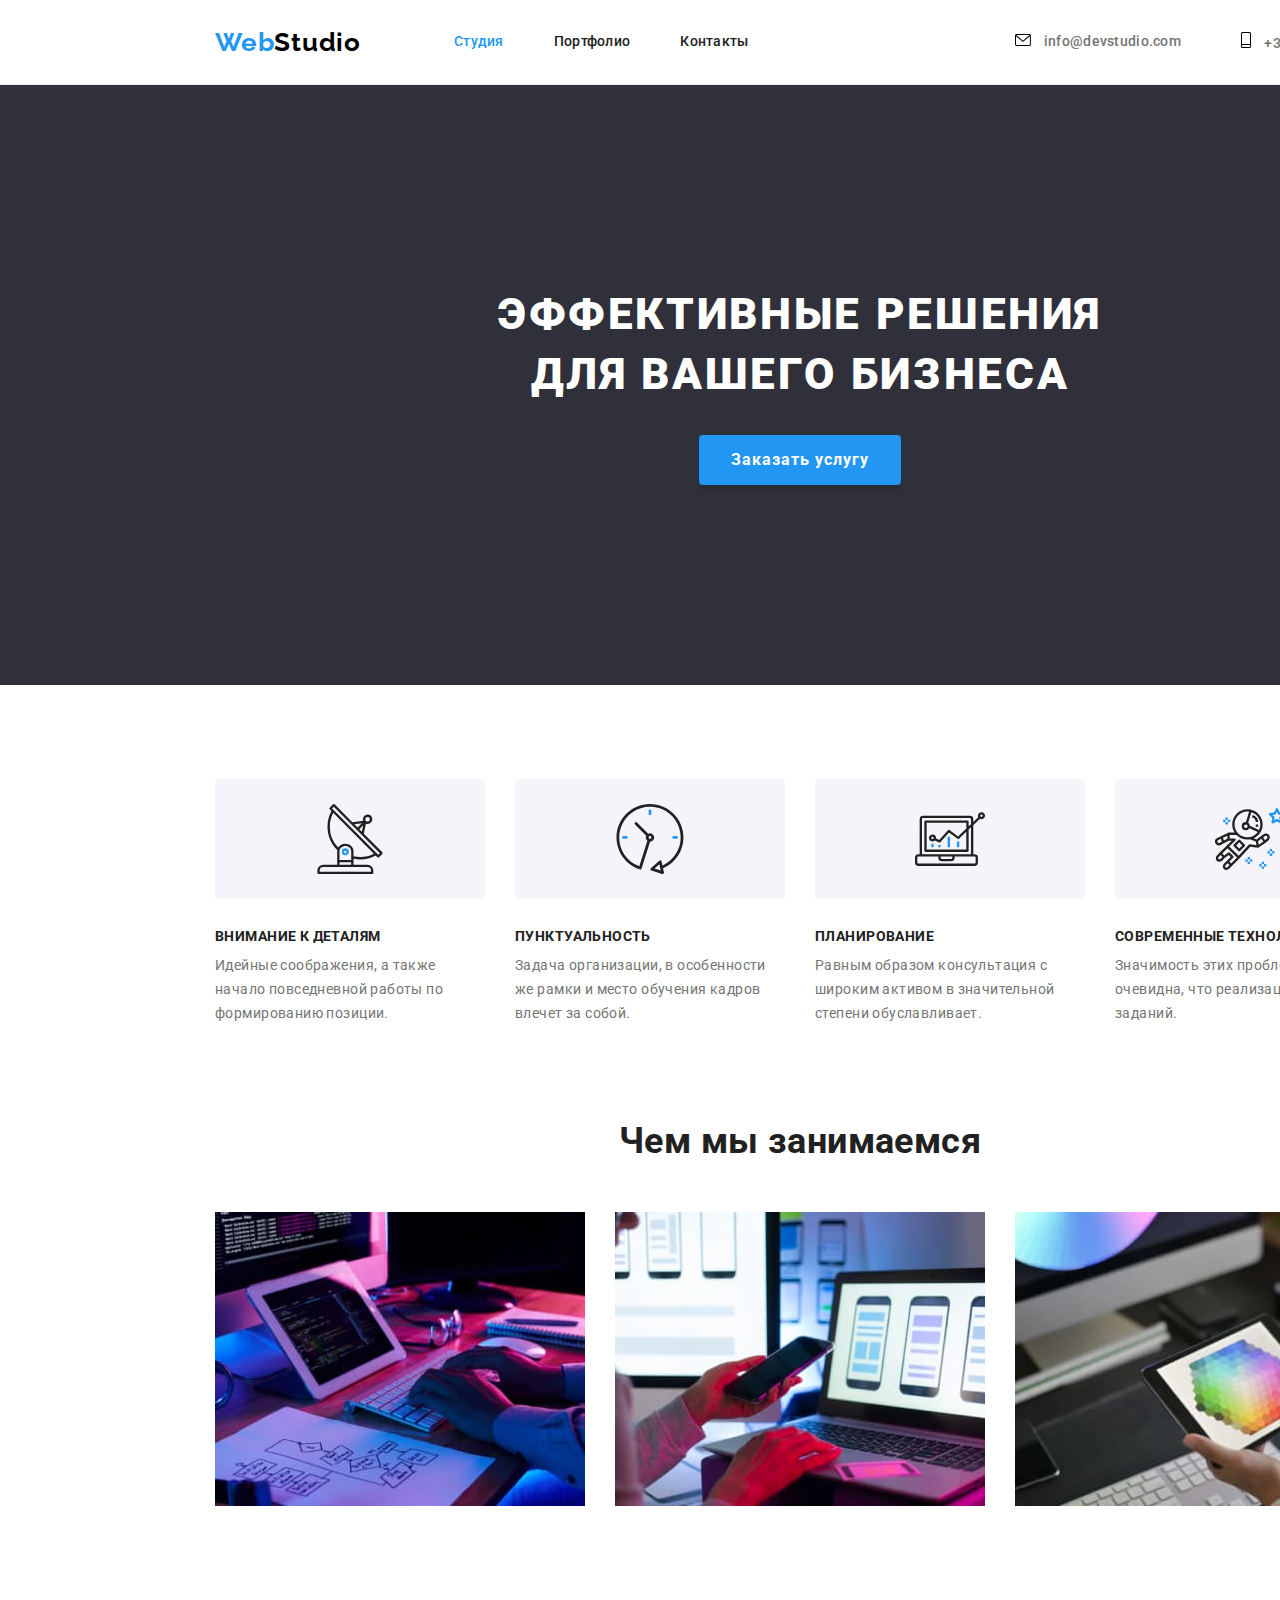
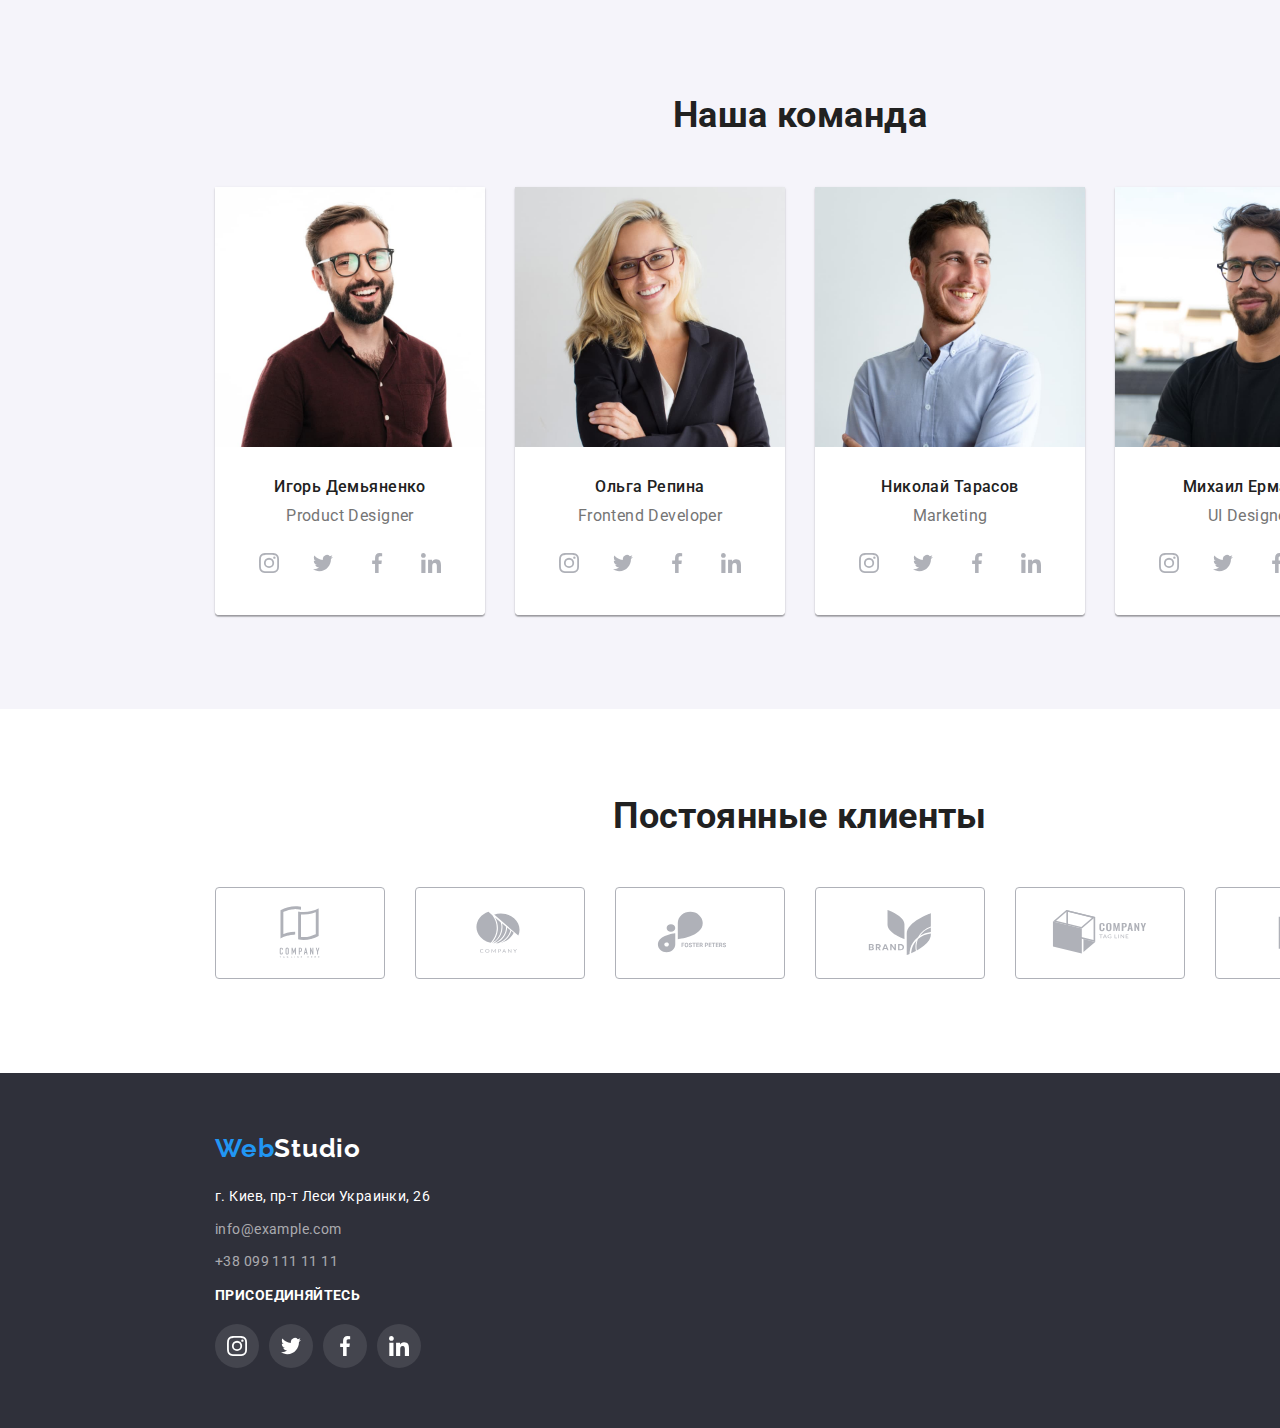
==== commit b5e63dad: "додано стилізацію іконок футер" ====
--- a/index.html
+++ b/index.html
@@ -326,10 +326,9 @@
         </div>
 
     </section>
-
 </main> 
 <footer class="page-footer">
-    <div class="conteiner">
+<div class="conteiner">
 <a href="./index.html" class="logo footer"><span class="web-logo">Web</span>Studio</a>
 <address>
     <ul class="contacts-footer list">
@@ -338,7 +337,40 @@
     <li class="item"><a href="tel:+380991111111" class="link">+38 099 111 11 11</a></li>
     </ul>
 </address>
-    </div> 
+<div class="site-footer">
+<h3 class="title-item footer">присоединяйтесь</h3>
+<ul class="list site-list">
+    <li class="site-item footer">
+        <a href="" class="link">
+            <svg class="icon-site footer">
+                <use href="./images/symbol-defs.svg#icon-instagram"></use>
+            </svg>
+        </a>
+    </li>
+    <li class="site-item footer">
+        <a href="" class="link">
+            <svg class="icon-site footer">
+                <use href="./images/symbol-defs.svg#icon-twitter"></use>
+            </svg>
+        </a>
+    </li>
+    <li class="site-item footer">
+        <a href="" class="link">
+            <svg class="icon-site footer">
+                <use href="./images/symbol-defs.svg#icon-facebook"></use>
+            </svg>
+        </a>
+    </li>
+    <li class="site-item footer">
+        <a href="" class="link">
+            <svg class="icon-site footer">
+                <use href="./images/symbol-defs.svg#icon-linkedin"></use>
+            </svg>
+        </a>
+    </li>
+</ul>
+</div>
+</div> 
 </footer>  
 </body>
 </html>--- a/css/styles.css
+++ b/css/styles.css
@@ -426,6 +426,48 @@
   text-decoration: none;
 }
 
+
+/* іконки сайтів футер */
+
+.site-footer{
+  display: flex;
+  flex-direction: column;
+  align-items: flex-start;
+  justify-content: center;
+
+}
+
+.title-item.footer{
+  font-size: 14px;
+  line-height: 1.14;
+  text-transform: uppercase;
+  color: var(--background-color);
+  margin-bottom: 20px;
+
+}
+
+
+.icon-site.footer{
+  fill: var(--background-color);
+}
+
+.site-item.footer .link{
+  display: flex;
+  align-items: center;
+  justify-content: center;
+  width: 44px;
+  height: 44px;
+  border-radius: 50%;
+  background-color: rgba(255, 255, 255, 0.1);;
+}
+
+.site-item.footer .link:hover,
+.site-item.footer .link:focus{
+  background-color: var(--accent-color);
+}
+
+
+
 /* Сторінка ПОРТФОЛІО */
 
 /* фільтр */
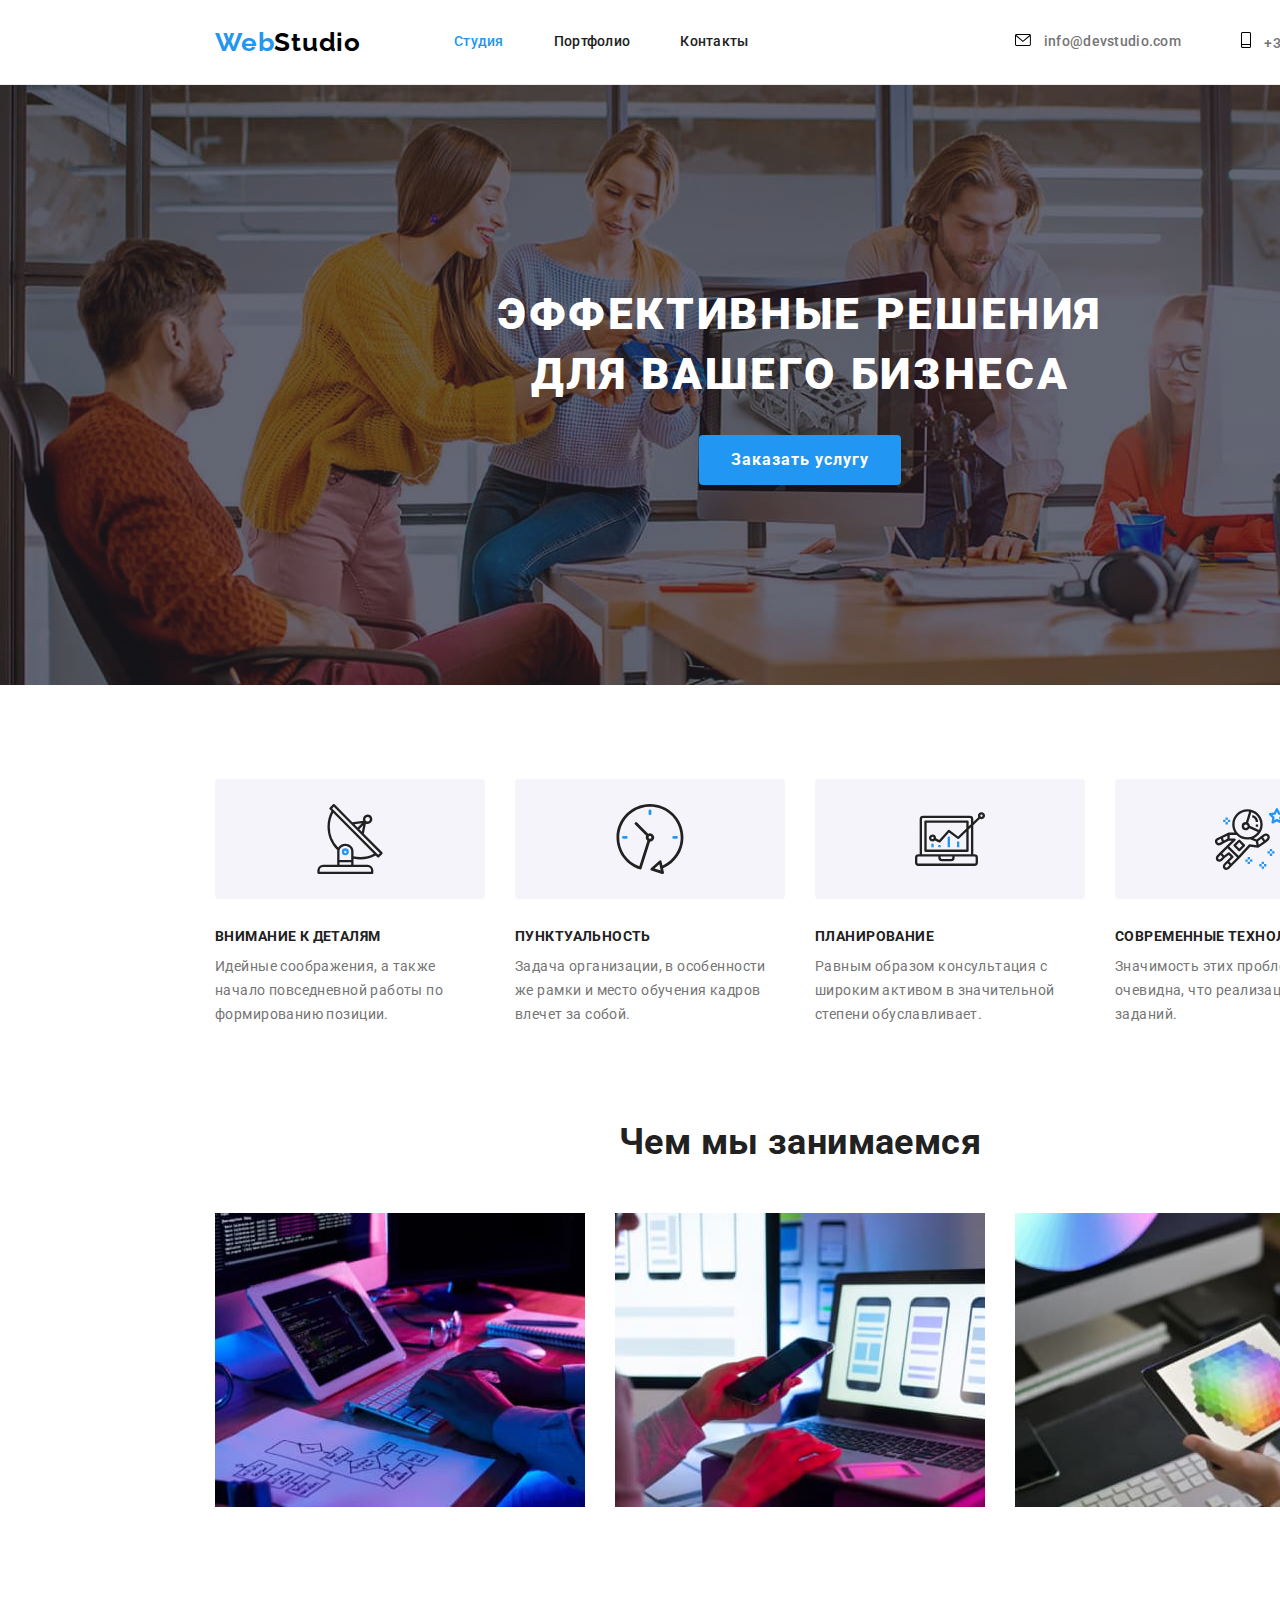
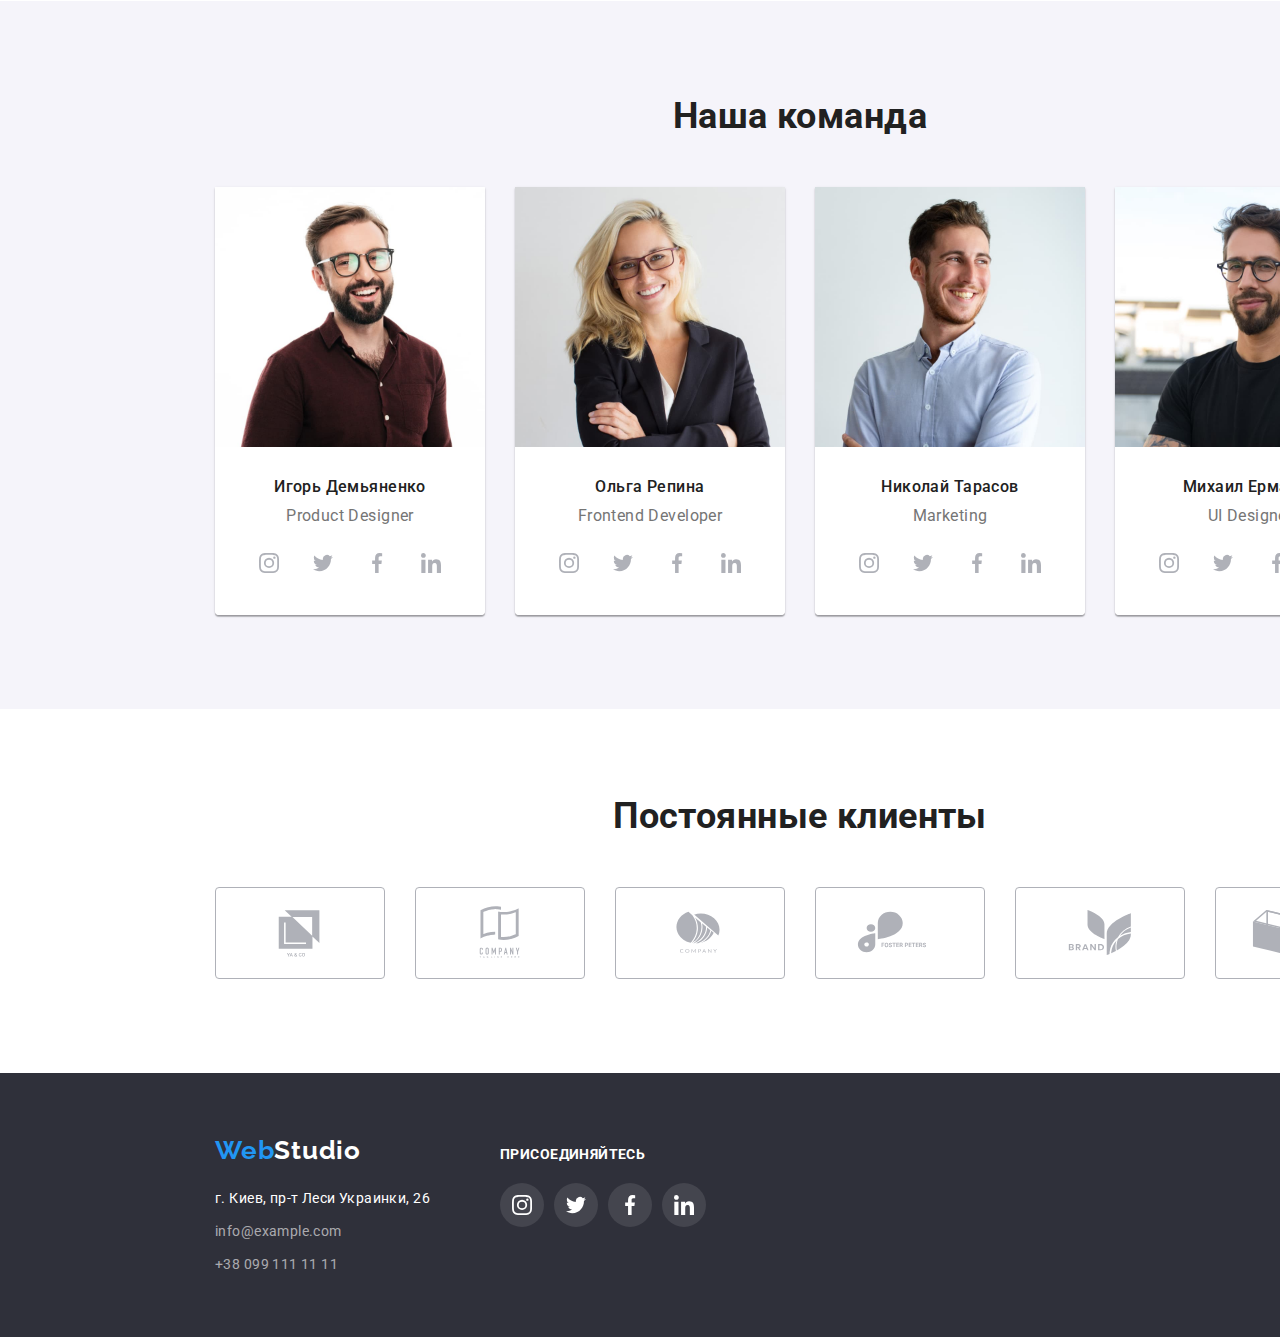
==== commit 2e2e81e2: "Завершено сторінку студія" ====
--- a/index.html
+++ b/index.html
@@ -282,6 +282,13 @@
                 <li class="clients-item">
                     <a href="" class="link">
                         <svg class="icon-client">
+                            <use href="./images/symbol-defs.svg#icon-Logo6"></use>
+                        </svg>
+                    </a>
+                </li>
+                <li class="clients-item">
+                    <a href="" class="link">
+                        <svg class="icon-client">
                             <use href="./images/symbol-defs.svg#icon-Logo1"></use>
                         </svg>
                     </a>
@@ -314,13 +321,7 @@
                         </svg>
                     </a>
                 </li>
-                <li class="clients-item">
-                    <a href="" class="link">
-                        <svg class="icon-client">
-                            <use href="./images/symbol-defs.svg#icon-Logo6"></use>
-                        </svg>
-                    </a>
-                </li>
+             
             </ul>
 
         </div>
@@ -328,7 +329,8 @@
     </section>
 </main> 
 <footer class="page-footer">
-<div class="conteiner">
+<div class="conteiner footer">
+<div class="adress-footer">
 <a href="./index.html" class="logo footer"><span class="web-logo">Web</span>Studio</a>
 <address>
     <ul class="contacts-footer list">
@@ -337,6 +339,7 @@
     <li class="item"><a href="tel:+380991111111" class="link">+38 099 111 11 11</a></li>
     </ul>
 </address>
+</div>
 <div class="site-footer">
 <h3 class="title-item footer">присоединяйтесь</h3>
 <ul class="list site-list">
--- a/css/styles.css
+++ b/css/styles.css
@@ -4,7 +4,7 @@
   --accent-color: #2196f3;
   --accent-color-button: #188ce8;
   --background-color: #ffffff;
-  --banner-color: #2f303a;
+  --banner-color: #C4C4C4;
   --section-color: #f5f4fa;
   --footer-color: #2f303a;
   --logo-color: #000000;
@@ -160,13 +160,25 @@
   fill: var(--accent-color);
 }
 
-
 /* головна частина */
 .main-part {
+max-width: 1600px;
+height: 600px;
+margin-left: auto;
+margin-right: auto;
 padding-top: 200px;
 padding-bottom: 200px;
-background-color: var(--banner-color); 
-}
+background-image: linear-gradient(to right,
+rgba(47, 48, 58, 0.4),
+rgba(47, 48, 58, 0.4)
+),
+url("../images/baner.jpg");
+background-repeat: no-repeat;
+background-position:center;
+background-size: cover;
+background-color: var(--banner-color);
+}
+
 .main-title {
   margin-top: 0;
   margin-bottom: 30px;
@@ -395,7 +407,11 @@
 }
 
 
-/* футер */
+/* футер */ 
+.conteiner.footer{
+  display: flex;
+ align-items: baseline;
+}
 .page-footer {
   background-color: var(--footer-color);
   padding-top: 60px;
@@ -406,6 +422,8 @@
   display: flex;
   flex-direction: column;
   margin-top: 20px;
+  
+
 }
 
 .contacts-footer .item:not(:last-child){
@@ -434,6 +452,8 @@
   flex-direction: column;
   align-items: flex-start;
   justify-content: center;
+  margin-left: 70px;
+
 
 }
 
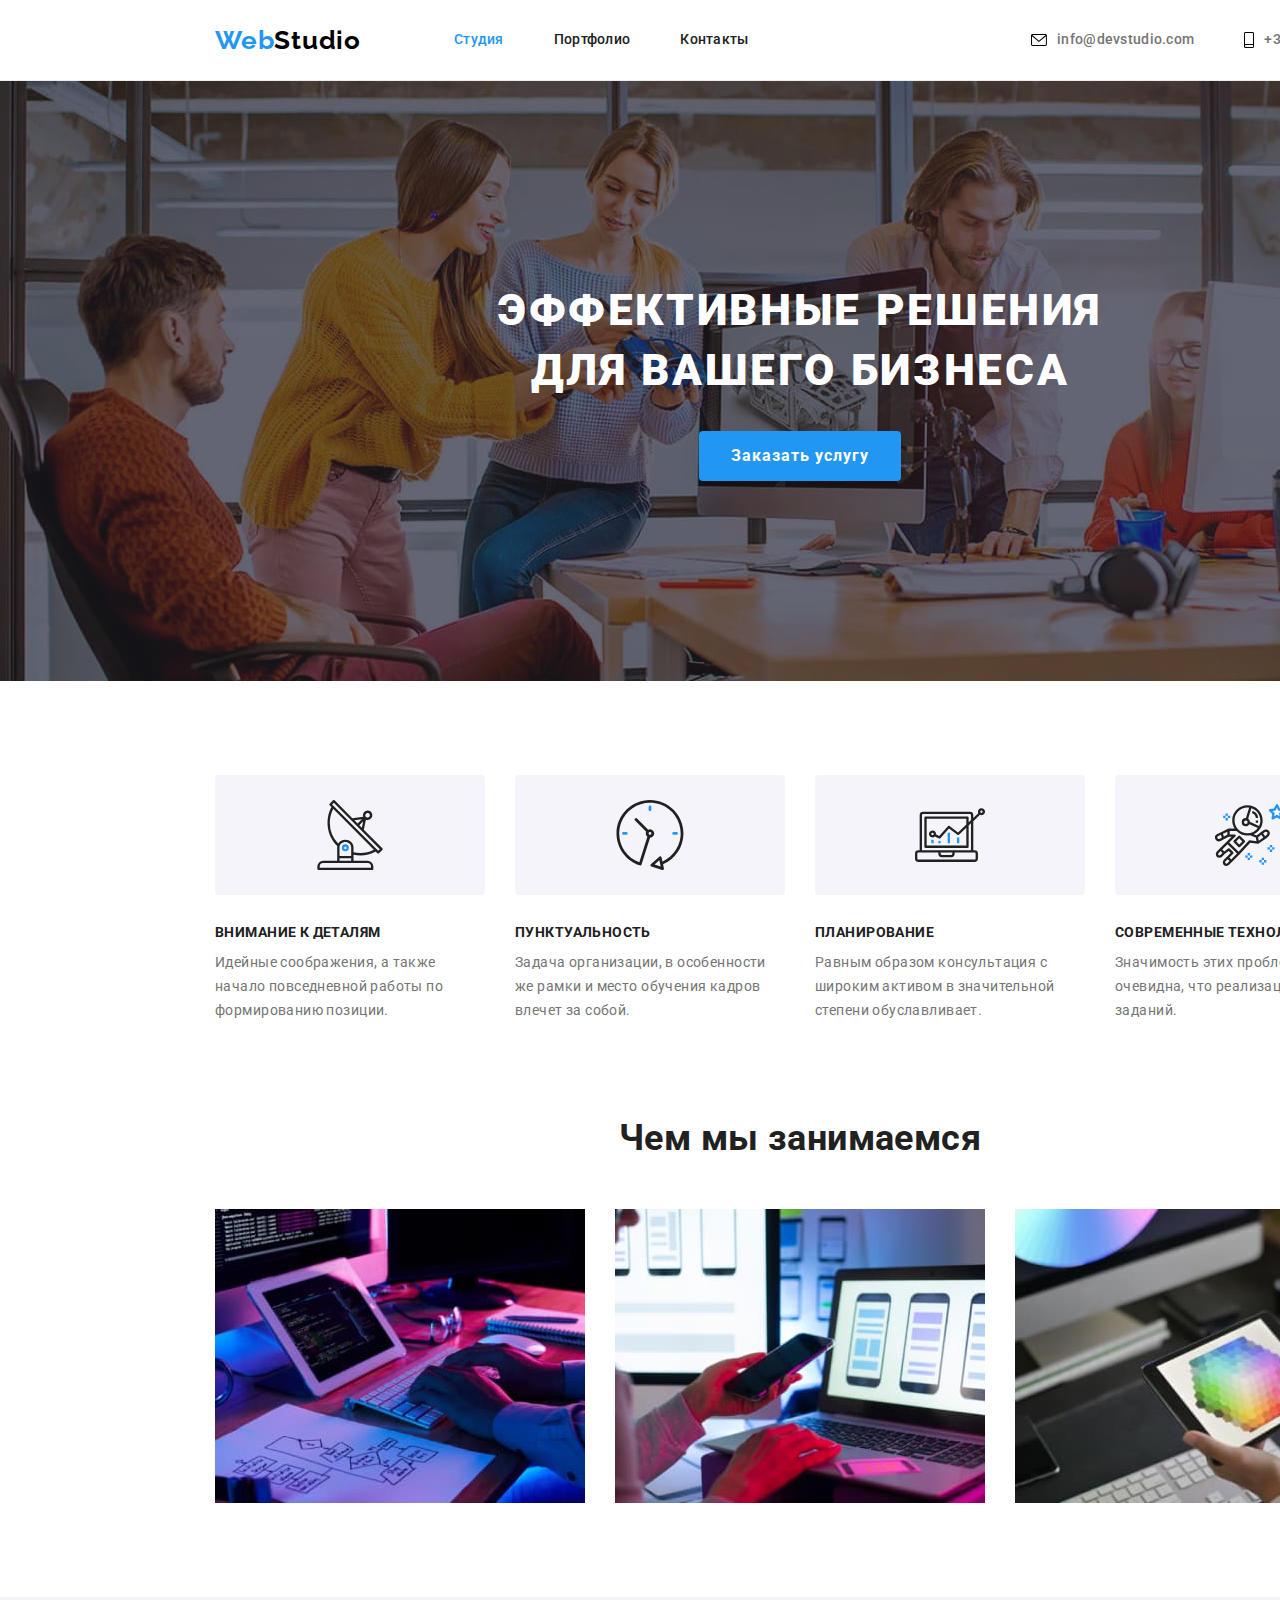
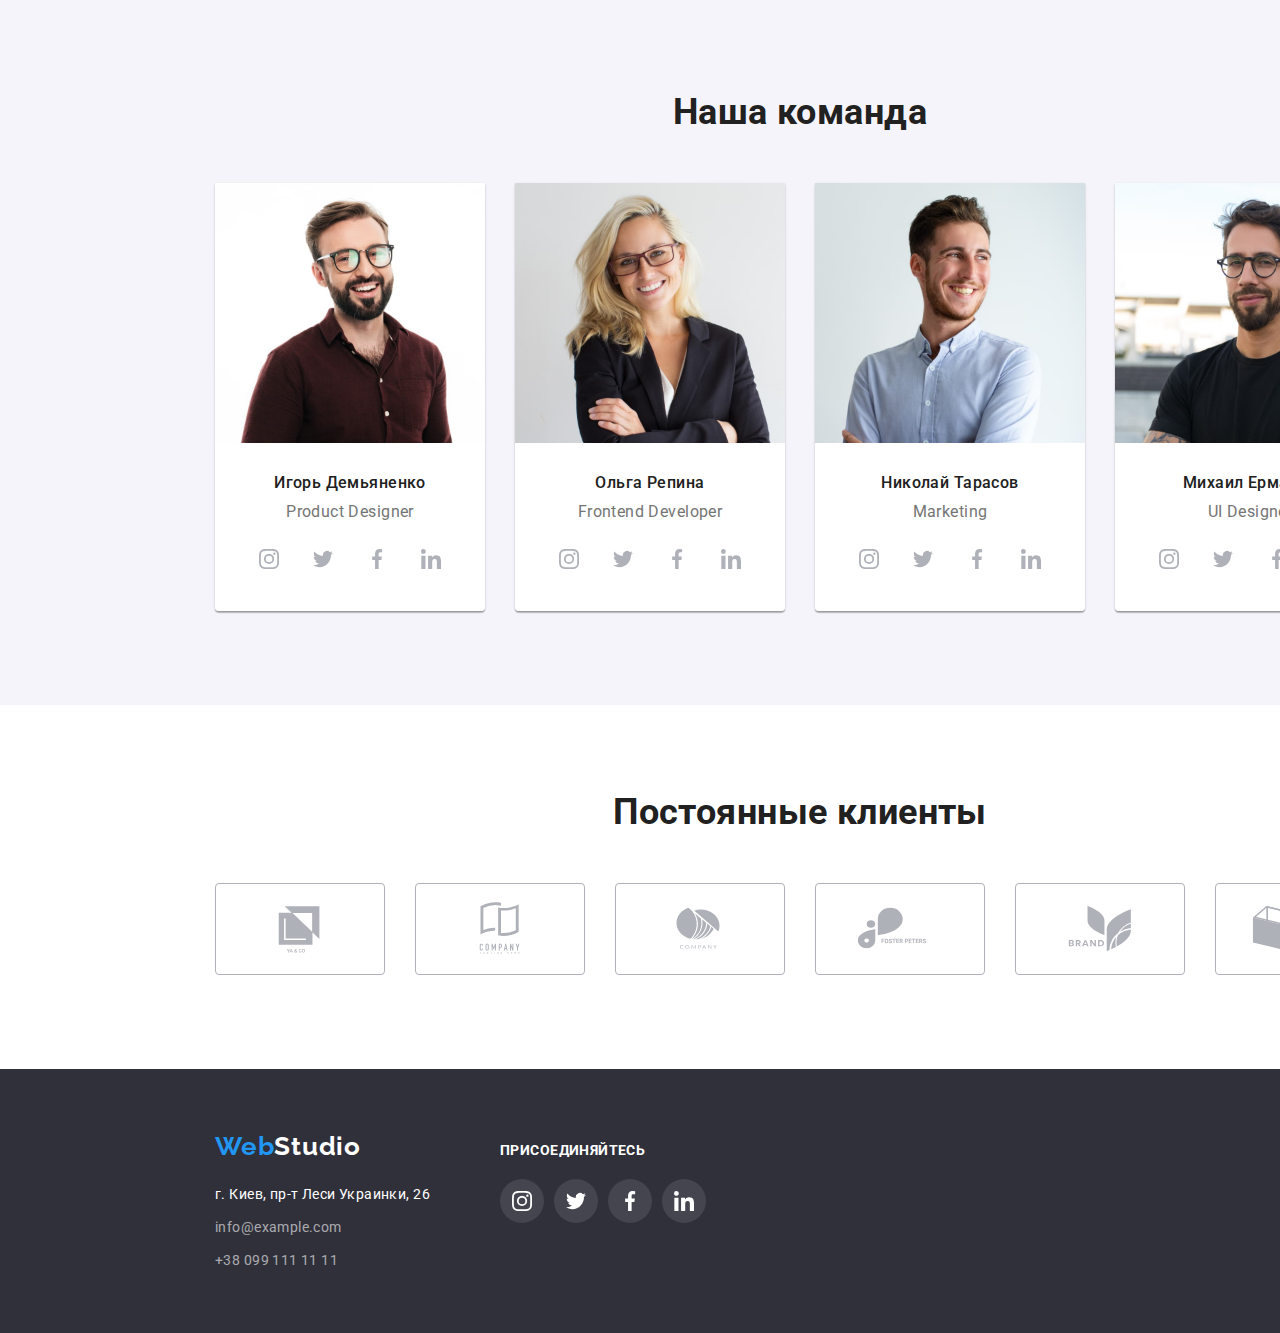
==== commit 753c3e5b: "Остаточні коригування" ====
--- a/index.html
+++ b/index.html
@@ -51,7 +51,7 @@
     <!-- Особливості -->
     <section class="specifics section">
         <div class="conteiner specifics">
-        <h2 class="title hide">Особенности</h2>
+        <h2 class="title visually-hidden">Особенности</h2>
         <ul class="specifics-list list">
             <li class="specifics-item">
                 <div class="specifics-icon">
--- a/css/styles.css
+++ b/css/styles.css
@@ -43,6 +43,19 @@
   padding-bottom: 94px;
 } 
 
+.visually-hidden {
+  position: absolute;
+  white-space: nowrap;
+  width: 1px;
+  height: 1px;
+  overflow: hidden;
+  border: 0;
+  padding: 0;
+  clip: rect(0 0 0 0);
+  clip-path: inset(50%);
+  margin: -1px;
+}
+
 /* логотип */
 .logo {
   padding-top: 24px;
@@ -127,11 +140,12 @@
 }
 
 .contacts .link {
-  display: block;
+  display: flex;
+  justify-content: center;
+  align-items: center;
   padding-top: 32px;
   padding-bottom: 32px;
-  margin-left: 10px; 
-
+  
   color: var(--primary-text-color); 
 }
 
@@ -172,7 +186,7 @@
 rgba(47, 48, 58, 0.4),
 rgba(47, 48, 58, 0.4)
 ),
-url("../images/baner.jpg");
+url("../images/banner.jpg");
 background-repeat: no-repeat;
 background-position:center;
 background-size: cover;
@@ -255,9 +269,6 @@
   line-height: 1.17;
   text-align: center;
 }
-.title.hide{
-  display: none;
-}
 
 .specifics-item .title-item {
   margin-top: 0;
@@ -310,8 +321,8 @@
 }
 
 .card-content{
-  padding-top: 30px;
-  padding-bottom: 30px;
+  padding: 30px 32px;
+  
 
   background-color: var(--background-color);
 }
@@ -448,10 +459,7 @@
 /* іконки сайтів футер */
 
 .site-footer{
-  display: flex;
-  flex-direction: column;
   align-items: flex-start;
-  justify-content: center;
   margin-left: 70px;
 
 
@@ -478,7 +486,7 @@
   width: 44px;
   height: 44px;
   border-radius: 50%;
-  background-color: rgba(255, 255, 255, 0.1);;
+  background-color: rgba(255, 255, 255, 0.1);
 }
 
 .site-item.footer .link:hover,
@@ -501,12 +509,6 @@
   margin-right: 8px;
 }
 
-.main-title.work{
-  color: var(--title-text-color);
-  margin-bottom: 0;
-
-  display: none;
-}
 .filter {
   list-style: none;
 }
@@ -545,6 +547,12 @@
     margin-bottom: 30px;    
   }
 
+  .example-item:hover,
+  .example-item:focus{
+    box-shadow: 0px 1px 1px rgba(0, 0, 0, 0.12), 0px 4px 4px rgba(0, 0, 0, 0.06), 1px 4px 6px rgba(0, 0, 0, 0.16);
+
+  }
+
   .example-item:nth-child(3n){
     margin-right: 0;
   }
@@ -578,6 +586,8 @@
   font-size: 18px;
   line-height: 2;
   letter-spacing: 0.06em;
+
+
   
 
 
